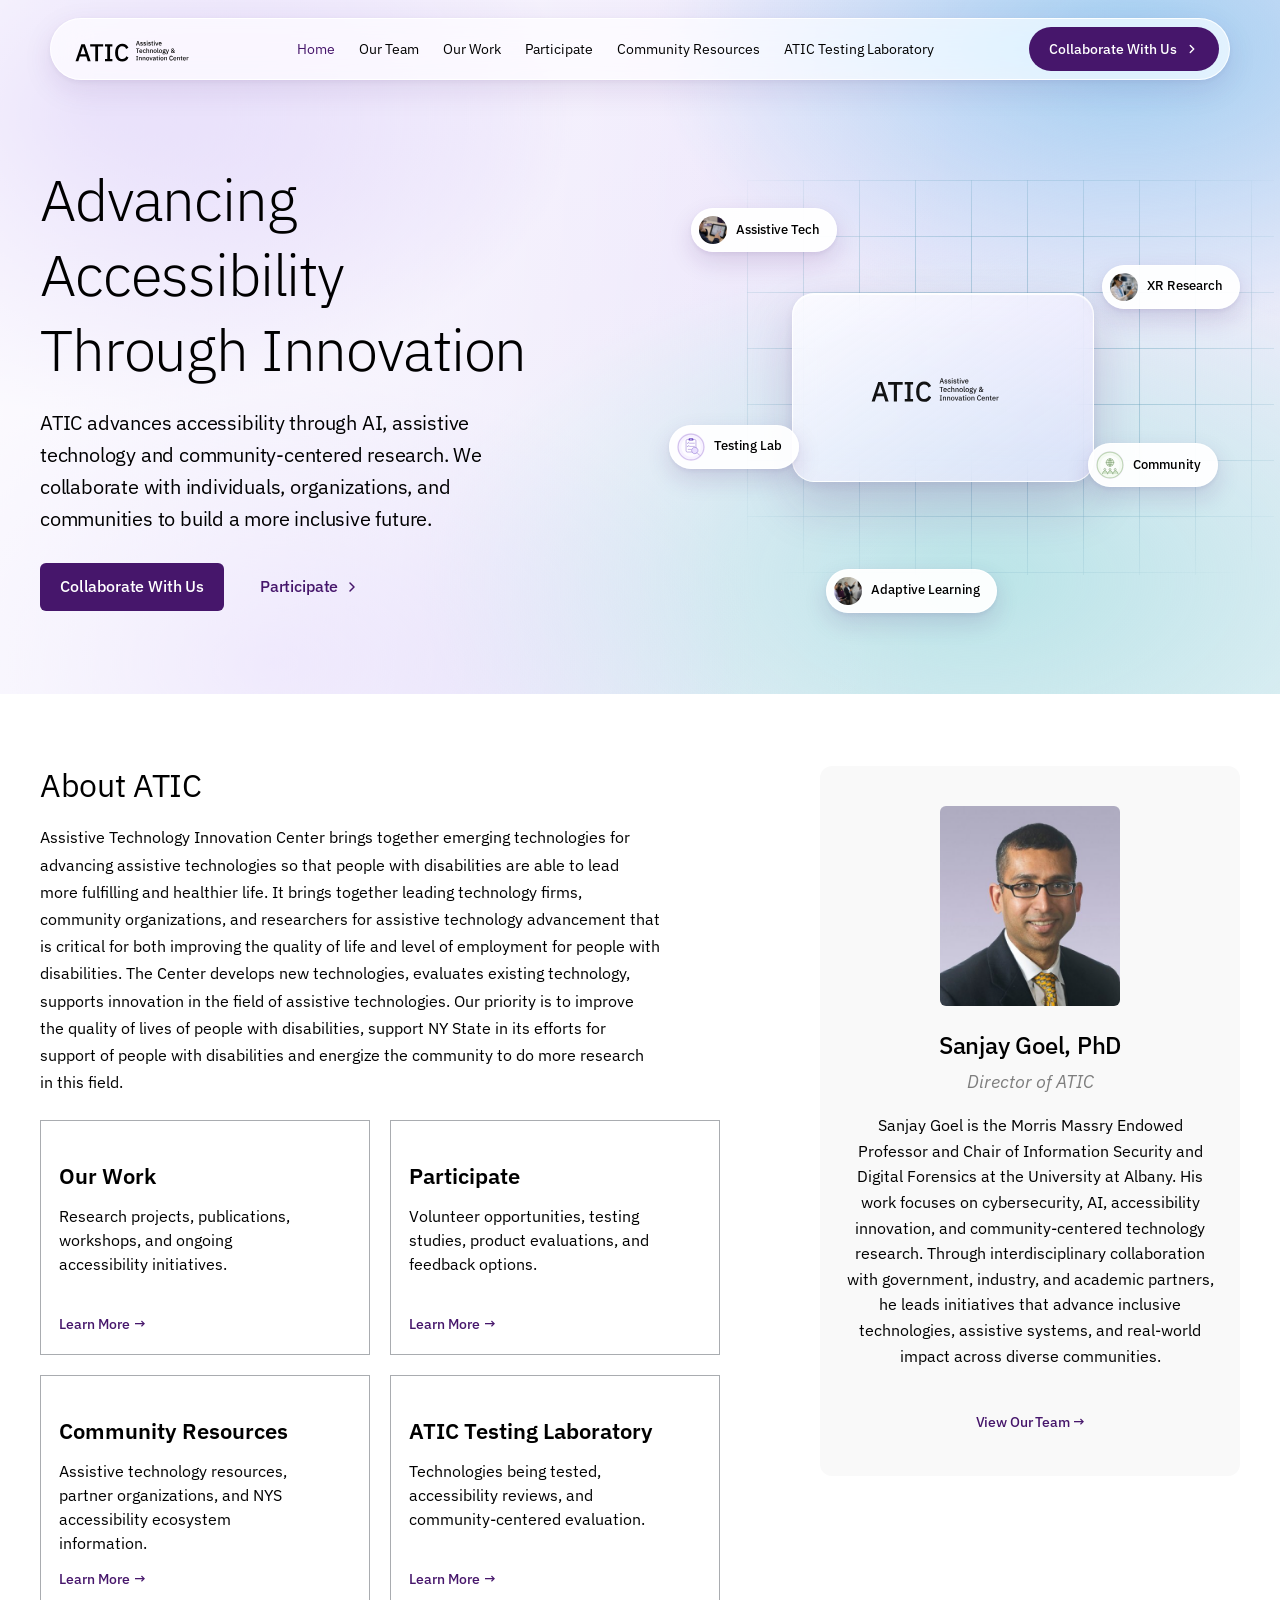
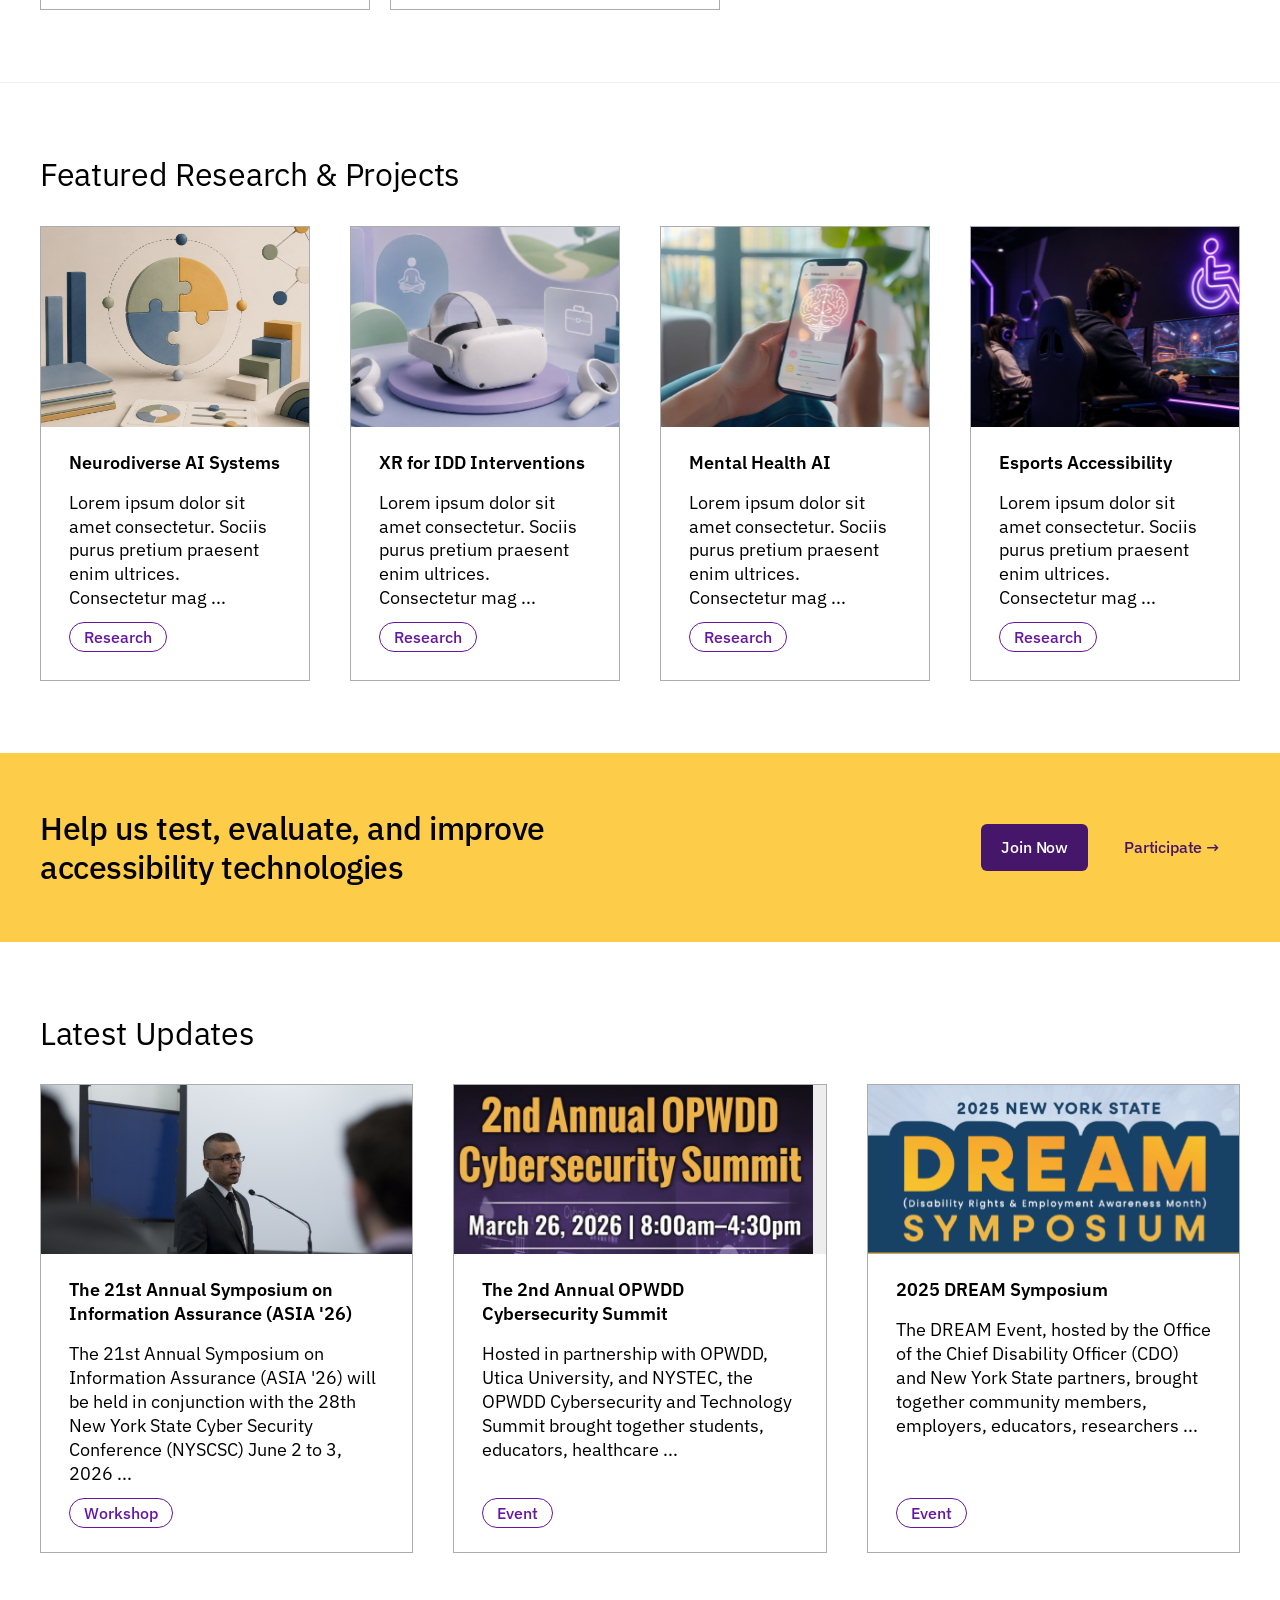
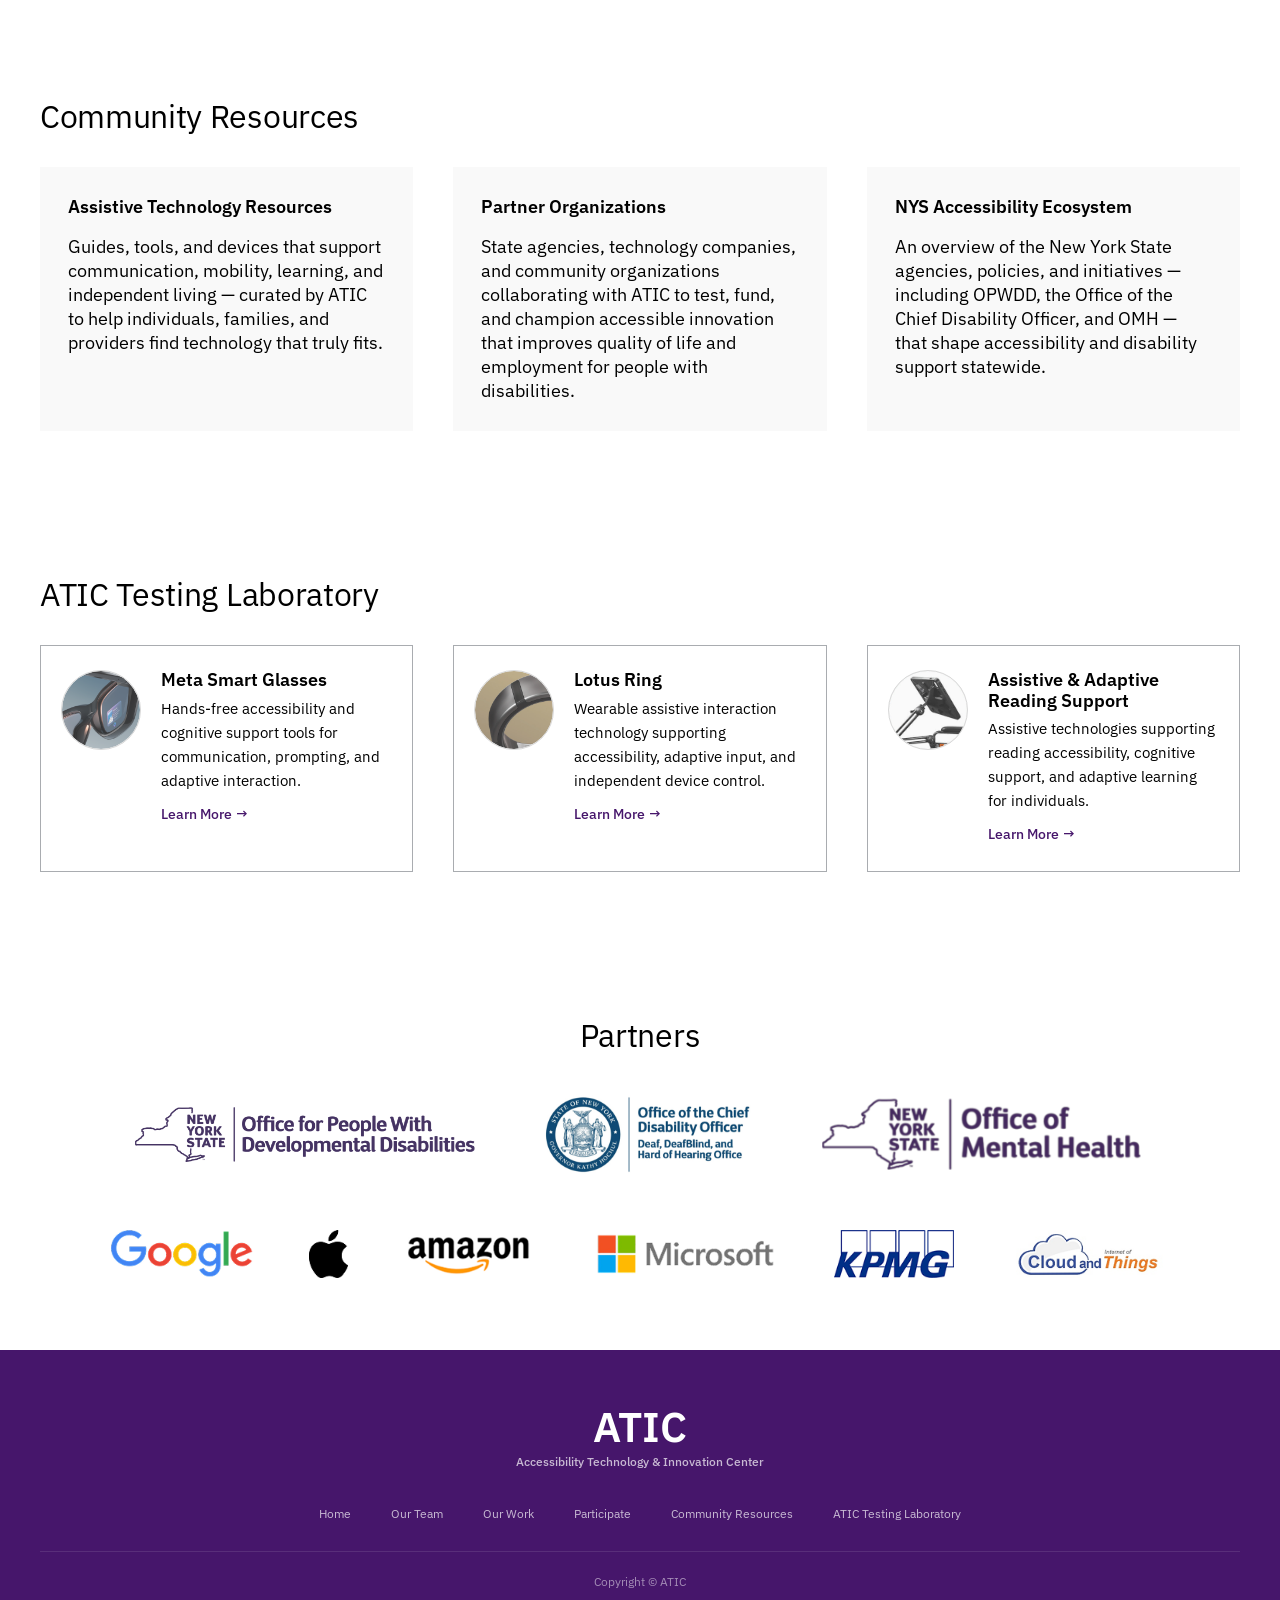
==== index.html @ e6fe5327 "Remove the stat row from the hero Takes out the four-figure row under the hero copy, along with its " ====
<!DOCTYPE html>
<html lang="en">
<head>
  <meta charset="UTF-8" />
  <meta name="viewport" content="width=device-width, initial-scale=1.0" />
  <title>ATIC — Accessibility Technology &amp; Innovation Center</title>
  <meta name="description" content="ATIC advances accessibility through AI-powered technology, assistive technology, neurodiversity, XR, and mental health innovation." />
  <link rel="stylesheet" href="css/styles.css" />
  <link rel="stylesheet" href="css/hero-glass.css" />
</head>
<body class="page-body has-glass-hero">

<!-- ═══════════ NAVBAR ═══════════ -->
<nav class="navbar">
  <div class="container nav-inner">

    <!-- Logo: "ATIC" large + small subtitle beside it (from Figma) -->
    <a href="index.html" class="nav-logo"><img src="assets/images/atic_logo_svg.svg" alt="ATIC - Assistive Technology &amp; Innovation Center" class="nav-logo-img"></a>

    <!-- Nav links: active = #46166B -->
    <div class="nav-links">
      <a href="index.html"                  class="active">Home</a>
      <a href="our-team.html">Our Team</a>
      <a href="our-work.html">Our Work</a>
      <a href="participate.html">Participate</a>
      <a href="community-resources.html">Community Resources</a>
      <a href="atic-testing-laboratory.html">ATIC Testing Laboratory</a>
    </div>
    <a href="our-work.html" class="gh-nav-cta">Collaborate With Us
      <svg width="14" height="14" viewBox="0 0 16 16" fill="none" aria-hidden="true"><path d="M6 12l4-4-4-4" stroke="#fff" stroke-width="1.6" stroke-linecap="round" stroke-linejoin="round"/></svg>
    </a>
    <button class="hamburger" aria-label="Menu"><span></span><span></span><span></span></button>
  </div>
</nav>
<div class="mobile-nav">
  <a href="index.html" class="active">Home</a>
  <a href="our-team.html">Our Team</a>
  <a href="our-work.html">Our Work</a>
  <a href="participate.html">Participate</a>
  <a href="community-resources.html">Community Resources</a>
  <a href="atic-testing-laboratory.html">ATIC Testing Laboratory</a>
</div>

<!-- ═══════════ HERO ═══════════
     bg: linear-gradient(111.95deg,#FFFFFF 37.01%,#FAF4FF 55%)
     heading: font-weight 300, 64px
     buttons: #46166B filled + #46166B outline
-->
<section class="hero-home glass-hero">
  <div class="gh-bg" aria-hidden="true"></div>
  <div class="container gh-grid">

    <div class="gh-copy">
      <h1 class="h-hero">Advancing<br>Accessibility<br>Through Innovation</h1>
      <p class="hero-desc">ATIC advances accessibility through AI, assistive technology and community-centered research. We collaborate with individuals, organizations, and communities to build a more inclusive future.</p>
      <div class="hero-actions">
        <a href="our-work.html"    class="btn-primary">Collaborate With Us</a>
        <a href="participate.html" class="btn-outline">Participate
          <svg width="16" height="16" viewBox="0 0 16 16" fill="none" aria-hidden="true"><path d="M6 12l4-4-4-4" stroke="#46166B" stroke-width="1.5" stroke-linecap="round" stroke-linejoin="round"/></svg>
        </a>
      </div>

    </div>

    <!-- Decorative: the site's own logo, icons and research photographs -->
    <div class="gh-art" aria-hidden="true">
      <div class="gh-art-grid"></div>

      <div class="gh-card">
        <img src="assets/images/atic_logo_svg.svg" alt="">
      </div>

      <span class="gh-pill gh-pill-1"><img src="assets/images/orb/node-ai.jpg" alt="">Assistive Tech</span>
      <span class="gh-pill gh-pill-2"><img src="assets/images/orb/node-xr.jpg" alt="">XR Research</span>
      <span class="gh-pill gh-pill-3 is-icon"><img src="assets/images/circle/atic_research_testing 1.svg" alt="">Testing Lab</span>
      <span class="gh-pill gh-pill-4 is-icon"><img src="assets/images/circle/atic_community_partnership 1.svg" alt="">Community</span>
      <span class="gh-pill gh-pill-5"><img src="assets/images/orb/node-learning.jpg" alt="">Adaptive Learning</span>
    </div>

  </div>
</section>

<!-- ═══════════ ABOUT ATIC ═══════════ -->
<section class="about-home">
  <div class="container">
    <div class="about-home-grid">
      <div class="about-copy">
        <h2 class="h-section">About ATIC</h2>
        <p class="about-home-text">Assistive Technology Innovation Center brings together emerging technologies for advancing assistive technologies so that people with disabilities are able to lead more fulfilling and healthier life. It brings together leading technology firms, community organizations, and researchers for assistive technology advancement that is critical for both improving the quality of life and level of employment for people with disabilities. The Center develops new technologies, evaluates existing technology, supports innovation in the field of assistive technologies. Our priority is to improve the quality of lives of people with disabilities, support NY State in its efforts for support of people with disabilities and energize the community to do more research in this field.</p>

        <div class="about-links-grid">
          <div class="about-link-card">
            <p class="h-item">Our Work</p>
            <p>Research projects, publications, workshops, and ongoing accessibility initiatives.</p>
            <a href="our-work.html" class="link-btn">Learn More</a>
          </div>

          <div class="about-link-card">
            <p class="h-item">Participate</p>
            <p>Volunteer opportunities, testing studies, product evaluations, and feedback options.</p>
            <a href="participate.html" class="link-btn">Learn More</a>
          </div>

          <div class="about-link-card">
            <p class="h-item">Community Resources</p>
            <p>Assistive technology resources, partner organizations, and NYS accessibility ecosystem information.</p>
            <a href="community-resources.html" class="link-btn">Learn More</a>
          </div>

          <div class="about-link-card">
            <p class="h-item">ATIC Testing Laboratory</p>
            <p>Technologies being tested, accessibility reviews, and community-centered evaluation.</p>
            <a href="atic-testing-laboratory.html" class="link-btn">Learn More</a>
          </div>
        </div>
      </div>

      <div class="about-profile">
        <div class="about-profile-card">
          <img src="assets/images/sanjay-goel.png" alt="Sanjay Goel, PhD" class="about-profile-photo"/>
          <p class="about-profile-name">Sanjay Goel, PhD</p>
          <p class="about-profile-role">Director of ATIC</p>
          <p class="about-profile-bio">Sanjay Goel is the Morris Massry Endowed Professor and Chair of Information Security and Digital Forensics at the University at Albany. His work focuses on cybersecurity, AI, accessibility innovation, and community-centered technology research. Through interdisciplinary collaboration with government, industry, and academic partners, he leads initiatives that advance inclusive technologies, assistive systems, and real-world impact across diverse communities.</p>
          <a href="our-team.html" class="btn-outline btn-sm mt-16">View Our Team →</a>
        </div>
      </div>
    </div>
  </div>
</section>

<!-- ═══════════ FEATURED RESEARCH & PROJECTS ═══════════
     4 cols, border:1px solid #A9ACB0, image #EDEDED
     Card title: 28px 600, desc: 18px 400, "Research" badge tag
-->
<section class="featured-research">
  <div class="container">
    <div class="section-header">
      <h2 class="h-section">Featured Research &amp; Projects</h2>
    </div>
    <div class="research-grid">

      <div class="r-card">
        <div class="r-img"><img src="assets/images/image 80.svg" alt=""></div>
        <div class="r-body">
          <p class="h-card">Neurodiverse AI Systems</p>
          <p>Lorem ipsum dolor sit amet consectetur. Sociis purus pretium praesent enim ultrices. Consectetur mag ...</p>
          <span class="tag tag-research" style="align-self:flex-start;margin-top:auto;">Research</span>
        </div>
      </div>

      <div class="r-card">
        <div class="r-img"><img src="assets/images/image 81.svg" alt=""></div>
        <div class="r-body">
          <p class="h-card">XR for IDD Interventions</p>
          <p>Lorem ipsum dolor sit amet consectetur. Sociis purus pretium praesent enim ultrices. Consectetur mag ...</p>
          <span class="tag tag-research" style="align-self:flex-start;margin-top:auto;">Research</span>
        </div>
      </div>

      <div class="r-card">
        <div class="r-img"><img src="assets/images/image 87.svg" alt=""></div>
        <div class="r-body">
          <p class="h-card">Mental Health AI</p>
          <p>Lorem ipsum dolor sit amet consectetur. Sociis purus pretium praesent enim ultrices. Consectetur mag ...</p>
          <span class="tag tag-research" style="align-self:flex-start;margin-top:auto;">Research</span>
        </div>
      </div>

      <div class="r-card">
        <div class="r-img"><img src="assets/images/image 86.svg" alt=""></div>
        <div class="r-body">
          <p class="h-card">Esports Accessibility</p>
          <p>Lorem ipsum dolor sit amet consectetur. Sociis purus pretium praesent enim ultrices. Consectetur mag ...</p>
          <span class="tag tag-research" style="align-self:flex-start;margin-top:auto;">Research</span>
        </div>
      </div>

    </div>
  </div>
</section>

<!-- ═══════════ CTA BANNER ═══════════
     background:#FDCC48, text:#040404, buttons:#46166B
-->
<div class="cta-banner">
  <div class="container cta-inner">
    <h2>Help us test, evaluate, and improve accessibility technologies</h2>
    <div class="cta-btns">
      <a href="participate.html" class="btn-primary">Join Now</a>
      <a href="participate.html" class="btn-outline">Participate →</a>
    </div>
  </div>
</div>

<!-- ═══════════ LATEST UPDATES ═══════════
     border:1px solid #A9ACB0, image:#EDEDED
     "Workshop" tag: #166B5A | "Event" tag: #DEA303
-->
<section class="latest-updates">
  <div class="container">
    <h2 class="h-section">Latest Updates</h2>
    <div class="updates-grid">

      <!-- Card 1: Workshop -->
      <div class="u-card">
        <div class="u-img"><img src="assets/images/image 95.svg" alt=""></div>
        <div class="u-body">
          <p class="h-card">The 21st Annual Symposium on Information Assurance (ASIA '26)</p>
          <p>The 21st Annual Symposium on Information Assurance (ASIA '26) will be held in conjunction with the 28th New York State Cyber Security Conference (NYSCSC) June 2 to 3, 2026 ...</p>
          <span class="tag tag-workshop" style="align-self:flex-start;margin-top:auto;">Workshop</span>
        </div>
      </div>

      <!-- Card 2: Event -->
      <div class="u-card">
        <div class="u-img"><img src="assets/images/image 92.svg" alt=""></div>
        <div class="u-body">
          <p class="h-card">The 2nd Annual OPWDD Cybersecurity Summit</p>
          <p>Hosted in partnership with OPWDD, Utica University, and NYSTEC, the OPWDD Cybersecurity and Technology Summit brought together students, educators, healthcare ...</p>
          <span class="tag tag-event" style="align-self:flex-start;margin-top:auto;">Event</span>
        </div>
      </div>

      <!-- Card 3: Event -->
      <div class="u-card">
        <div class="u-img"><img src="assets/images/image 92 (3).svg" alt=""></div>
        <div class="u-body">
          <p class="h-card">2025 DREAM Symposium</p>
          <p>The DREAM Event, hosted by the Office of the Chief Disability Officer (CDO) and New York State partners, brought together community members, employers, educators, researchers ...</p>
          <span class="tag tag-event" style="align-self:flex-start;margin-top:auto;">Event</span>
        </div>
      </div>

    </div>
  </div>
</section>

<!-- ═══════════ COMMUNITY RESOURCES ═══════════
     background:#F9F9F9 cards, no border
-->
<section class="community-section">
  <div class="container">
    <h2 class="h-section">Community Resources</h2>
    <div class="comm-grid">

      <div class="comm-card">
        <p class="h-card">Assistive Technology Resources</p>
        <p>Guides, tools, and devices that support communication, mobility, learning, and independent living — curated by ATIC to help individuals, families, and providers find technology that truly fits.</p>
      </div>

      <div class="comm-card">
        <p class="h-card">Partner Organizations</p>
        <p>State agencies, technology companies, and community organizations collaborating with ATIC to test, fund, and champion accessible innovation that improves quality of life and employment for people with disabilities.</p>
      </div>

      <div class="comm-card">
        <p class="h-card">NYS Accessibility Ecosystem</p>
        <p>An overview of the New York State agencies, policies, and initiatives — including OPWDD, the Office of the Chief Disability Officer, and OMH — that shape accessibility and disability support statewide.</p>
      </div>

    </div>
  </div>
</section>

<!-- ═══════════ ATIC TESTING LAB PREVIEW ═══════════
     border:1px solid #A9ACB0, circular 80px photo left
-->
<section class="lab-preview">
  <div class="container">
    <h2 class="h-section">ATIC Testing Laboratory</h2>
    <div class="lab-grid">

      <div class="lab-card">
        <div class="lab-circle"><img src="assets/images/Ellipse 131.svg" alt=""></div>
        <div class="lab-body">
          <p class="h-card" style="font-size:1.125rem;">Meta Smart Glasses</p>
          <p style="font-size:.9375rem;margin-bottom:8px;">Hands-free accessibility and cognitive support tools for communication, prompting, and adaptive interaction.</p>
          <a href="atic-testing-laboratory.html" class="link-btn">Learn More</a>
        </div>
      </div>

      <div class="lab-card">
        <div class="lab-circle"><img src="assets/images/Ellipse 130.svg" alt=""></div>
        <div class="lab-body">
          <p class="h-card" style="font-size:1.125rem;">Lotus Ring</p>
          <p style="font-size:.9375rem;margin-bottom:8px;">Wearable assistive interaction technology supporting accessibility, adaptive input, and independent device control.</p>
          <a href="atic-testing-laboratory.html" class="link-btn">Learn More</a>
        </div>
      </div>

           <div class="lab-card">
        <div class="lab-circle"><img src="assets/images/Ellipse 130 (1).svg" alt=""></div>
        <div class="lab-body">
          <p class="h-card" style="font-size:1.125rem;">Assistive & Adaptive Reading Support</p>
          <p style="font-size:.9375rem;margin-bottom:8px;">Assistive technologies supporting reading accessibility, cognitive support, and adaptive learning for individuals.</p>
          <a href="atic-testing-laboratory.html" class="link-btn">Learn More</a>
        </div>
      </div>
        </div>
      </div>

    </div>
  </div>
</section>

<!-- ═══════════ PARTNERS ═══════════ -->
<section class="partners-section">
  <div class="container">
    <h2 class="h-section text-center" style="margin-bottom:40px;">Partners</h2>

    <!-- Govt / Founded logos — real SVG logos -->
    <div class="govt-logos">
      <div class="govt-logo">
        <img src="assets/images/image-72.svg" alt="Office for People With Developmental Disabilities">
      </div>
      <div class="govt-logo">
        <img src="assets/images/image-73.svg" alt="Office of the Chief Disability Officer">
      </div>
      <div class="govt-logo">
        <img src="assets/images/image-24.svg" alt="Office of Mental Health">
      </div>
    </div>

    <!-- Industry logos — real PNGs, always full colour -->
    <div class="industry-logos">
      <img src="assets/images/logo-google.png"        alt="Google"          class="ind-logo">
      <img src="assets/images/logo-apple.png"         alt="Apple"           class="ind-logo">
      <img src="assets/images/logo-amazon.png"        alt="Amazon"          class="ind-logo">
      <img src="assets/images/logo-microsoft.png"     alt="Microsoft"       class="ind-logo">
      <img src="assets/images/logo-kpmg.png"          alt="KPMG"            class="ind-logo">
      <img src="assets/images/logo-cloudofthings.png" alt="Cloud of Things" class="ind-logo">
    </div>
  </div>
</section>

<!-- ═══════════ FOOTER ═══════════
     background:#46166B (same as primary purple — from Figma)
     ATIC 42px 600, subtitle 12px, nav 12px, copyright 12px
     All centered
-->
<footer>
  <div class="container">
    <div class="footer-logo-wrap">
      <span class="footer-atic">ATIC</span>
      <span class="footer-sub">Accessibility Technology &amp; Innovation Center</span>
    </div>
    <nav class="footer-nav">
      <a href="index.html">Home</a>
      <a href="our-team.html">Our Team</a>
      <a href="our-work.html">Our Work</a>
      <a href="participate.html">Participate</a>
      <a href="community-resources.html">Community Resources</a>
      <a href="atic-testing-laboratory.html">ATIC Testing Laboratory</a>
    </nav>
    <p class="footer-copy">Copyright &copy; ATIC</p>
  </div>
</footer>

<script src="js/main.js"></script>
</body>
</html>
---- css/styles.css ----
/* ============================================================
   ATIC Website — v3 (Pixel-exact from Figma CSS spec)
   Font: IBM Plex Sans | Primary: #46166B
   ============================================================ */

@import url('https://fonts.googleapis.com/css2?family=IBM+Plex+Sans:ital,wght@0,300;0,400;0,500;0,600;1,400&display=swap');

/* ── Design tokens (directly from Figma CSS) ── */
:root {
  --purple:     #46166B;   /* primary brand purple */
  --purple-tag: #6615A4;   /* research badge */
  --lavender:   #FAF4FF;   /* light purple bg */
  --gold:       #FDCC48;   /* CTA banner */
  --green-tag:  #166B5A;   /* workshop badge */
  --amber-tag:  #DEA303;   /* event badge */
  --footer-bg:  #46166B;
  --text:       #000000;
  --text-muted: #7E7E7E;
  --border:     #A9ACB0;
  --card-f9:    #F9F9F9;
  --ededed:     #EDEDED;
  --white:      #FFFFFF;
  --shadow:     0 4px 16px rgba(0,0,0,.08);
  --r-sm:  6px;
  --r-md: 12px;
  --nav-h: 80px;
  --max-w: 1400px;
  --ease:  all .22s ease;
}

/* ── Reset ── */
*,*::before,*::after{box-sizing:border-box;margin:0;padding:0}
html{scroll-behavior:smooth}
body{
  font-family:'IBM Plex Sans',system-ui,sans-serif;
  color:var(--text);
  background:#fff;
  -webkit-font-smoothing:antialiased;
  line-height:1.6;
  overflow-x:hidden; /* feedback: remove horizontal scrollbar */
}
img{max-width:100%;height:auto;display:block}
a{text-decoration:none;color:inherit}
ul{list-style:none}
button{cursor:pointer;border:0;background:none;font-family:inherit}
/* Navbar is transparent, hero sections include nav-h in their top padding */
.page-body{padding-top:0}

/* ── Container ── */
.container{width:100%;max-width:var(--max-w);margin:0 auto;padding:0 40px}

/* ================================================================
   TYPOGRAPHY  (from Figma CSS)
   ================================================================ */
/* Hero heading: weight 300, 64px */
.h-hero{
  font-size:clamp(2rem,4.5vw,4rem);
  font-weight:300;
  line-height:1.3;
  letter-spacing:-0.01em;
  color:var(--text);
}
/* Global h2 baseline — feedback: IBM Plex Sans Regular, 32px, all pages */
h2{
  font-size:2rem; /* 32px */
  font-weight:400; /* Regular */
  font-family:'IBM Plex Sans',system-ui,sans-serif;
  line-height:1.2;
  letter-spacing:-0.01em;
  color:var(--text);
}
/* .h-section mirrors the same rule (kept for specificity) */
.h-section{
  font-size:2rem;
  font-weight:400;
  line-height:1.2;
  letter-spacing:-0.01em;
  color:var(--text);
}
/* Card title: weight 600, 28px */
.h-card{
  font-size:clamp(1rem,2vw,1.75rem);
  font-weight:600;
  line-height:1.15;
  color:var(--text);
}
/* What We Do item title: weight 600, 24px */
.h-item{
  font-size:clamp(1rem,1.8vw,1.5rem);
  font-weight:600;
  line-height:1.33;
  color:var(--text);
}
p{font-size:1rem;color:var(--text);line-height:1.6}
.text-muted{color:var(--text-muted)}
.text-center{text-align:center}

/* ================================================================
   BUTTONS & LINKS  (from Figma CSS)
   ================================================================ */
/* Primary: filled, NO border */
.btn-primary{
  display:inline-flex;align-items:center;gap:6px;
  padding:11px 20px;
  background:var(--purple);color:#fff;
  font-size:1rem;font-weight:500;letter-spacing:-0.01em;
  border:0;
  border-radius:var(--r-sm);
  transition:var(--ease);
}
.btn-primary:hover{background:#341153;transform:translateY(-1px)}

/* Outline: completely borderless, no background box */
.btn-outline{
  display:inline-flex;align-items:center;gap:6px;
  padding:11px 20px;
  background:transparent;
  color:var(--purple);
  font-size:1rem;font-weight:500;letter-spacing:-0.01em;
  border:0;
  border-radius:0;
  transition:var(--ease);
}
.btn-outline:hover{color:#341153;gap:10px;}

/* Text arrow link — "Button →" style from Figma */
.link-btn{
  display:inline-flex;align-items:center;gap:4px;
  font-size:0.875rem;font-weight:500;
  color:var(--purple);
  transition:var(--ease);
}
.link-btn::after{content:'→'}
.link-btn:hover{gap:8px}

/* White-on-purple outline (for footer/dark bg) */
/* White variant on dark/coloured bg — NO border */
.btn-outline-white{
  display:inline-flex;align-items:center;padding:8px 20px;
  border:0;
  background:rgba(255,255,255,.18);color:#fff;
  font-size:1rem;font-weight:500;
  border-radius:var(--r-sm);transition:var(--ease);
}
.btn-outline-white:hover{background:rgba(255,255,255,.32)}

/* Small util */
.btn-sm{padding:6px 16px!important;font-size:0.875rem!important}

/* ── Badge tags (from Figma CSS) ── */
.tag{
  display:inline-flex;align-items:center;justify-content:center;
  padding:2px 14px;
  border-radius:16px;
  font-size:1rem;font-weight:500;
  line-height:1.5;
}
.tag-research{border:1px solid var(--purple-tag);color:var(--purple-tag)}
/* All tags match Research badge — hug text, never stretch */
.tag-workshop,
.tag-event,
.tag-purple,
.badge-tag {
  border:1px solid #6615A4;
  color:#6615A4;
  border-radius:16px;
  padding:2px 14px;
  font-size:1rem;
  font-weight:500;
  display:inline-block !important;
  width:auto !important;
  max-width:max-content !important;
  align-self:flex-start !important;
  flex-shrink:0;
}

/* Completed / In Progress */
.badge-done{display:inline-flex;align-items:center;padding:3px 10px;border-radius:20px;font-size:.75rem;font-weight:600;background:#D1FAE5;color:#059669}
.badge-prog{display:inline-flex;align-items:center;padding:3px 10px;border-radius:20px;font-size:.75rem;font-weight:600;background:#DBEAFE;color:#2563EB}

/* ================================================================
   NAVBAR
   ================================================================ */
/* feedback: transparent navbar blends with hero, turns opaque on scroll */
.navbar{
  position:fixed;top:0;left:0;right:0;
  height:var(--nav-h);
  background:transparent;
  border-bottom:none;
  z-index:1000;
  transition:background .3s ease, border-bottom .3s ease, box-shadow .3s ease;
}
.navbar.scrolled{
  background:rgba(255,255,255,.97);
  backdrop-filter:blur(10px);
  border-bottom:1px solid #eee;
  box-shadow:var(--shadow);
}

.nav-inner{display:flex;align-items:center;justify-content:space-between;height:100%}

/* ATIC Logo — feedback: use img file so it stays consistent on responsive */
.nav-logo{display:flex;align-items:center;flex-shrink:0;text-decoration:none}
.nav-logo-img{height:44px;width:auto;display:block}
/* Keep text fallbacks for footer */
.logo-atic{font-size:2rem;font-weight:500;line-height:1;color:var(--text);letter-spacing:0}
.logo-sub-wrap{display:flex;align-items:center;padding-top:4px}
.logo-sub{font-size:0.625rem;font-weight:500;color:var(--text);line-height:1.3;max-width:130px}

/* Nav links */
.nav-links{display:flex;align-items:center;gap:4px}
.nav-links a{
  padding:11px 10px;
  font-size:0.875rem;font-weight:400;
  color:var(--text);
  border-radius:4px;
  transition:var(--ease);
  white-space:nowrap;
}
.nav-links a:hover,.nav-links a.active{color:var(--purple)}

/* Hamburger */
.hamburger{display:none;flex-direction:column;gap:5px;padding:8px;cursor:pointer}
.hamburger span{display:block;width:22px;height:2px;background:var(--text);border-radius:2px;transition:var(--ease)}
.hamburger.open span:nth-child(1){transform:rotate(45deg) translate(5px,5px)}
.hamburger.open span:nth-child(2){opacity:0}
.hamburger.open span:nth-child(3){transform:rotate(-45deg) translate(5px,-5px)}

.mobile-nav{display:none;position:fixed;top:var(--nav-h);left:0;right:0;background:#fff;border-bottom:1px solid #eee;padding:12px 24px;z-index:999;box-shadow:var(--shadow)}
.mobile-nav.open{display:block}
.mobile-nav a{display:block;padding:12px 0;border-bottom:1px solid #eee;font-weight:400;color:var(--text);transition:var(--ease)}
.mobile-nav a:last-child{border-bottom:none}
.mobile-nav a:hover,.mobile-nav a.active{color:var(--purple)}

/* ================================================================
   HERO — HOME
   ================================================================ */
.hero-home{
  background:linear-gradient(111.95deg,#FFFFFF 37.01%,#FAF4FF 55%);
  padding:calc(var(--nav-h) + 72px) 0 64px; /* top includes nav-h so gradient shows behind transparent nav */
  overflow:hidden;
}
.hero-grid{
  display:grid;
  grid-template-columns:minmax(0,1fr) minmax(420px,686px);
  gap:40px;
  align-items:center;
}

.hero-content h1{margin-bottom:24px}
.hero-desc{font-size:1.25rem;font-weight:400;letter-spacing:-0.01em;color:var(--text);margin-bottom:32px;max-width:520px}
.hero-actions{display:flex;gap:16px;flex-wrap:wrap}

/* ================================================================
   IMAGE FILL — all <img> tags sit directly in their container.
   To swap a placeholder for a real photo just change src="...".
   ================================================================ */

/* Rectangular image containers */
.r-img, .w-img, .u-img, .ev-banner, .ws-img, .part-img {
  overflow: hidden;
  background: #EDEDED;   /* shows while image loads */
}
.r-img img, .w-img img, .u-img img,
.ev-banner img, .ws-img img, .part-img img {
  width: 100%; height: 100%;
  object-fit: cover;
  display: block;
}

/* Circular image containers */
.orb-node, .lab-circle, .prod-circle { overflow: hidden; }
.orb-node img, .lab-circle img, .prod-circle img {
  width: 100%; height: 100%;
  object-fit: cover;
  display: block;
}

/* Team member photo (slightly rounded rect) */
.mem-placeholder { overflow: hidden; }
.mem-placeholder img {
  width: 100%; height: 100%;
  object-fit: cover;
  display: block;
}

/* ── Orbital hero illustration ── */
.hero-illustration{
  display:flex;
  align-items:center;
  justify-content:flex-end;
  overflow:visible;
}
.hero-orb{
  position:relative;
  width:min(100%,686px);
  aspect-ratio:686 / 623;
  flex-shrink:0;
  transform:translateX(24px);
}
.orb-final{
  display:block;
  width:100%;
  height:100%;
}

/* ================================================================
   HERO — INNER PAGES
   feedback: title 40px weight 300, subtitle 18px weight 300, padding 60px
   ================================================================ */
.hero-inner{
  background:linear-gradient(111.95deg,#FFFFFF 37.01%,#FAF4FF 55%);
  padding:calc(var(--nav-h) + 60px) 0 60px; /* top includes nav-h so gradient shows behind transparent nav */
}
/* Standardised subpage header — feedback: 40px / 18px / Light / 60px padding
   Covers both plain <h1> and <h1 class="h-hero"> variants */
.hero-inner h1,
.hero-inner .h-hero {
  font-size:2.5rem !important; /* 40px */
  font-weight:300 !important;
  line-height:1.25;
  margin-bottom:16px;
}
/* Subtitle: 18px, IBM Plex Sans Light */
.hero-inner .hero-desc,
.hero-inner .hero-desc-lg,
.hero-inner > .container > p {
  font-size:1.125rem !important; /* 18px */
  font-weight:300 !important;
  max-width:720px;
  color:var(--text);
}

/* ================================================================
   SECTION WRAPPER
   ================================================================ */
section{padding:72px 0}

/* ================================================================
   ABOUT ATIC  (Home)
   ================================================================ */
.about-home{background:#fff;padding:72px 0}
.about-home-grid{
  display:grid;
  grid-template-columns:minmax(0, 1.15fr) minmax(320px, 420px);
  gap:44px;
  align-items:start;
}
.about-copy .h-section{margin-bottom:20px}
.about-home-text{
  max-width:620px;
  font-size:1rem;
  line-height:1.7;
}
.about-links-grid{
  display:grid;
  grid-template-columns:330px 330px;
  grid-auto-rows:235px;
  width:680px;
  gap:20px;
  margin-top:24px;
  padding-top:0;
}
.about-link-card{
  border:1px solid var(--border);
  width:330px;
  height:235px;
  padding:39px 21px 18px 18px;
  display:flex;
  flex-direction:column;
  gap:12px;
}
.about-link-card .h-item{
  margin-bottom:0;
  max-width:256px;
  font-size:22px;
  font-weight:600;
  line-height:32px;
}
.about-link-card > p:not(.h-item){
  max-width:256px;
  font-size:16px;
  line-height:24px;
}
.about-link-card .link-btn{
  margin-top:auto;
  font-size:14px;
  line-height:24px;
}

.about-profile-card{
  background:var(--card-f9);
  border-radius:var(--r-md);
  padding:40px 24px 36px;
  display:flex;
  flex-direction:column;
  align-items:center;
  text-align:center;
  min-height:100%;
}
.about-profile-photo{
  width:180px;height:200px;
  border-radius:var(--r-sm);
  object-fit:cover;
  margin-bottom:20px;
  display:block;
}
.about-profile-name{font-size:1.5rem;font-weight:500;letter-spacing:-0.01em;margin-bottom:4px}
.about-profile-role{font-size:1.125rem;font-style:italic;font-weight:400;color:var(--text-muted);margin-bottom:16px}
.about-profile-bio{font-size:1rem;line-height:1.6;margin-bottom:20px}

/* ================================================================
   FEATURED RESEARCH  (Home)
   ================================================================ */
.featured-research{background:#fff;padding:72px 0;border-top:1px solid #eee}
.section-header{display:flex;align-items:center;justify-content:space-between;margin-bottom:32px;flex-wrap:wrap;gap:12px}

/* 4-col grid */
.research-grid{display:grid;grid-template-columns:repeat(4,1fr);gap:40px}
/* Card: border: 1px solid #A9ACB0 (from Figma) */
.r-card{border:1px solid var(--border);display:flex;flex-direction:column;transition:var(--ease)}
.r-card:hover{box-shadow:var(--shadow);transform:translateY(-2px)}
/* Image area (from Figma: background: #EDEDED, height ~200px) */
.r-img{height:200px;background:var(--ededed);overflow:hidden;position:relative;flex-shrink:0}
.r-img img{width:100%;height:100%;object-fit:cover}
.r-img-placeholder{width:100%;height:100%;display:flex;align-items:center;justify-content:center}
/* Gradient placeholders */
.ri-1{background:linear-gradient(160deg,#e8d5ff,#d4b8f0)}
.ri-2{background:linear-gradient(160deg,#c8e6ff,#b3d4f5)}
.ri-3{background:linear-gradient(160deg,#ffe0d0,#f5c4ae)}
.ri-4{background:linear-gradient(160deg,#d0f0e8,#b5e0d4)}
.r-body{padding:24px 28px 28px;display:flex;flex-direction:column;gap:12px;flex:1}
.r-body .h-card{margin-bottom:4px}
.r-body p{font-size:1.125rem;line-height:1.33}

/* ================================================================
   CTA BANNER  (from Figma: background:#FDCC48, dark text)
   ================================================================ */
.cta-banner{background:var(--gold);padding:56px 0}
.cta-inner{display:flex;align-items:center;justify-content:space-between;gap:32px;flex-wrap:wrap}
/* Dark text on yellow (from Figma: color:#040404) */
.cta-inner h2{
  font-size:clamp(1.2rem,2.5vw,2.5rem);
  font-weight:500;
  letter-spacing:-0.5px;
  color:#040404;
  max-width:640px;
}
.cta-btns{display:flex;gap:16px;flex-shrink:0;flex-wrap:wrap}

/* ================================================================
   LATEST UPDATES  (Home)
   ================================================================ */
.latest-updates{background:#fff;padding:72px 0}
.updates-grid{display:grid;grid-template-columns:repeat(3,1fr);gap:40px;margin-top:32px}
/* Card: border:1px solid #A9ACB0 (from Figma) */
.u-card{border:1px solid var(--border);display:flex;flex-direction:column;transition:var(--ease)}
.u-card:hover{box-shadow:var(--shadow);transform:translateY(-2px)}
/* aspect-ratio matches the 440x200 image exactly — no cropping at any viewport */
.u-img{aspect-ratio:11/5;overflow:hidden;flex-shrink:0;background:var(--ededed)}
/* Event poster image backgrounds */
/* u-img gradient fallbacks (shown only if image fails to load) */
.u-img-1{background:#1B3A5C}
.u-img-2{background:#7C2D12}
.u-img-3{background:#1E3A8A}
.u-body{padding:24px 28px;display:flex;flex-direction:column;gap:12px;flex:1}
.u-body .h-card{margin-bottom:4px}
.u-body p{font-size:1.125rem;line-height:1.33}
/* Poster text styles */
.poster{color:#fff;text-align:center;line-height:1.25}
.poster .p-sm{font-size:.65rem;font-weight:600;letter-spacing:.5px;opacity:.85;margin-bottom:4px}
.poster .p-title{font-size:1rem;font-weight:700}
.poster .p-date{font-size:.65rem;margin-top:6px;opacity:.75}
.poster .p-gold{color:var(--gold)}
.poster .p-dream{font-size:1.6rem;font-weight:900;letter-spacing:2px;color:var(--gold)}

/* ================================================================
   COMMUNITY RESOURCES  (Home)
   ================================================================ */
.community-section{background:#fff;padding:72px 0}
.comm-grid{display:grid;grid-template-columns:repeat(3,1fr);gap:40px;margin-top:32px}
/* F9F9F9 background cards (from Figma) */
.comm-card{background:var(--card-f9);padding:28px;display:flex;flex-direction:column;gap:12px;transition:var(--ease)}
.comm-card:hover{box-shadow:var(--shadow)}
.comm-card .h-card{margin-bottom:4px}
.comm-card p{font-size:1.125rem;line-height:1.33}

/* ================================================================
   ATIC TESTING LAB PREVIEW  (Home)
   ================================================================ */
.lab-preview{background:#fff;padding:72px 0}
.lab-grid{display:grid;grid-template-columns:repeat(3,1fr);gap:40px;margin-top:32px}
/* Horizontal card: border:1px solid #A9ACB0 (from Figma) */
.lab-card{
  border:1px solid var(--border);
  padding:24px 20px;
  display:flex;gap:20px;align-items:flex-start;
  transition:var(--ease);
}
.lab-card:hover{box-shadow:var(--shadow)}
/* Circular photo (80px from Figma) */
.lab-circle{
  width:80px;height:80px;
  border-radius:50%;
  background:var(--ededed);
  display:flex;align-items:center;justify-content:center;
  font-size:1.8rem;
  flex-shrink:0;
  border:1px solid #D9D9D9;
  overflow:hidden;
}
.lab-circle img{width:100%;height:100%;object-fit:cover}
.lab-body{flex:1}
.lab-body .h-card{font-size:1.125rem;margin-bottom:6px}
.lab-body p{font-size:0.9375rem;margin-bottom:8px}

/* ================================================================
   PARTNERS  (Home)
   ================================================================ */
.partners-section{background:#fff;padding:72px 0}
/* feedback: increase spacing between rows, full colour on ALL logos */
.govt-logos{
  display:flex;align-items:center;justify-content:center;
  gap:60px;flex-wrap:wrap;
  margin-bottom:56px; /* more space between govt and industry rows */
}
.govt-logo{
  display:flex;align-items:center;justify-content:center;
  flex-shrink:0;
}
.govt-logo img{
  height:80px;width:auto;
  max-width:340px;
  display:block;
  object-fit:contain;
  opacity:1;
  transition:opacity .2s;
}
.govt-logo img:hover{opacity:.85}

/* Industry logos — always full colour, real PNG images */
.industry-logos{display:flex;align-items:center;justify-content:center;gap:56px;flex-wrap:wrap}
.ind-logo{
  height:48px;
  width:auto;
  object-fit:contain;
  display:block;
  opacity:1;
  filter:none; /* always full colour — never greyscale */
  transition:opacity .2s;
}
.ind-logo:hover{opacity:.8}

/* ================================================================
   FOOTER  (from Figma: background:#46166B, centered)
   ================================================================ */
footer{background:var(--footer-bg);padding:56px 0 28px}

.footer-logo-wrap{text-align:center;margin-bottom:32px;display:flex;flex-direction:column;align-items:center;gap:4px}
.footer-atic{font-size:2.625rem;font-weight:600;color:#fff;line-height:1}
.footer-sub{font-size:.75rem;font-weight:500;color:rgba(255,255,255,.7)}

.footer-nav{display:flex;justify-content:center;align-items:center;gap:8px 40px;flex-wrap:wrap;margin-bottom:28px}
.footer-nav a{font-size:.75rem;font-weight:400;color:rgba(255,255,255,.7);transition:var(--ease)}
.footer-nav a:hover{color:#fff}

.footer-copy{text-align:center;font-size:.75rem;color:rgba(255,255,255,.5);border-top:1px solid rgba(255,255,255,.1);padding-top:20px}

/* ================================================================
   OUR TEAM PAGE
   ================================================================ */
.director-section{background:#fff}
.director-card{
  display:flex;gap:36px;align-items:flex-start;
  border:1px solid var(--border);
  padding:36px;
}
.dir-photo{width:160px;height:180px;border-radius:var(--r-sm);object-fit:cover;flex-shrink:0}
.dir-info .h-card{font-size:1.5rem;margin-bottom:2px}
.dir-role{font-size:1.125rem;font-style:italic;color:var(--text-muted);margin-bottom:4px}
.dir-email{font-size:.875rem;color:var(--text-muted);margin-bottom:16px}
.dir-info p{font-size:1rem;margin-bottom:20px}

.members-section{background:var(--card-f9);padding:72px 0}
.members-grid{display:grid;grid-template-columns:repeat(2,1fr);gap:24px}
.member-card{
  background:#fff;
  border:1px solid var(--border);
  padding:24px;
  display:flex;gap:20px;align-items:flex-start;
  transition:var(--ease);
}
.member-card:hover{box-shadow:var(--shadow)}
.mem-photo{width:130px;height:150px;border-radius:var(--r-sm);object-fit:cover;flex-shrink:0;background:var(--ededed)}
.mem-placeholder{width:130px;height:150px;border-radius:var(--r-sm);background:var(--ededed);display:flex;align-items:center;justify-content:center;font-size:2rem;flex-shrink:0}
.mem-info .h-item{margin-bottom:2px;font-size:1rem}
.mem-role{font-size:.875rem;font-style:italic;color:var(--text-muted);margin-bottom:2px}
.mem-email{font-size:.8125rem;color:var(--text-muted);margin-bottom:10px}
.mem-info p{font-size:.875rem}

/* ================================================================
   OUR WORK PAGE
   ================================================================ */
.work-section{background:#fff;padding:72px 0}
/* Tabs — Figma: centered, 14px Regular, inactive #A8A8A8, active #46166B underline */
.tabs-bar{
  display:flex;justify-content:center;gap:56px;
  border-bottom:1px solid #eee;
  margin-bottom:40px;
  overflow-x:auto;
}
.tab-btn{
  padding:20px 0;
  font-size:.875rem;font-weight:400;
  color:#A8A8A8;
  border-bottom:2px solid transparent;
  margin-bottom:-1px;
  transition:var(--ease);
  white-space:nowrap;background:none;
  border-top:none;border-left:none;border-right:none;cursor:pointer;
  letter-spacing:-0.01em;
}
.tab-btn:hover{color:var(--purple)}
.tab-btn.active{color:var(--purple);border-bottom-color:var(--purple)}
.tab-panel{display:none}
.tab-panel.active{display:block}

/* Research Projects — 2-col grid, Figma spec */
.work-grid{display:grid;grid-template-columns:repeat(2,1fr);gap:40px}
.w-card{border:1px solid var(--border);display:flex;flex-direction:column;transition:var(--ease);background:#fff}
.w-card:hover{box-shadow:var(--shadow);transform:translateY(-2px)}
/* Image: 300px (Figma: height:300px, overflow hidden) */
.w-img{height:300px;background:#E6E6E6;overflow:hidden;flex-shrink:0}
/* Content area: padding 28px sides, 32px bottom — matches Figma */
.w-body{padding:20px 28px 32px;display:flex;flex-direction:column;gap:12px;flex:1}
/* Title: 28px weight 600 */
.w-body h4,.w-body .h-card{font-size:1.75rem!important;font-weight:600;line-height:1.15;color:#000;margin-bottom:0}
/* Lead: 18px weight 400, black */
.w-lead{font-size:1.125rem;font-weight:400;color:#000;font-style:normal;margin-bottom:0}
/* Description: 18px weight 400, black */
.w-body p{font-size:1.125rem;font-weight:400;color:#000;line-height:1.33}

/* Publications */
.pub-list{display:flex;flex-direction:column;gap:14px}
.pub-item{padding:18px 20px;border:1px solid var(--border);transition:var(--ease)}
.pub-item:hover{border-color:var(--purple)}
.pub-item p{font-size:.9375rem;color:var(--text);margin-bottom:10px;line-height:1.65}
.pub-tags{display:flex;gap:8px;flex-wrap:wrap}
.tag-pdf{background:#FEE2E2;color:#DC2626;padding:3px 10px;border-radius:4px;font-size:.75rem;font-weight:700}
.pagination-bar{text-align:center;margin-top:24px;font-size:.875rem;color:var(--text-muted)}
.load-more{display:block;margin:16px auto 0;padding:9px 32px;border:1px solid var(--border);border-radius:var(--r-sm);font-size:.875rem;font-weight:500;color:var(--text-muted);transition:var(--ease)}
.load-more:hover{border-color:var(--purple);color:var(--purple)}

/* Events */
.events-grid{display:grid;grid-template-columns:repeat(2,1fr);gap:40px}
.ev-card{border:1px solid var(--border);overflow:hidden;transition:var(--ease)}
.ev-card:hover{box-shadow:var(--shadow)}
.ev-banner{height:280px;overflow:hidden;background:var(--ededed)}
.ev-body{padding:20px;display:flex;flex-direction:column;gap:10px;align-items:flex-start}
.ev-body .h-card{font-size:1.125rem}
.ev-body p{font-size:.9375rem}

/* Workshops */
.workshop-card{display:flex;gap:24px;align-items:flex-start;padding:24px;border:1px solid var(--border);margin-bottom:16px;transition:var(--ease)}
.workshop-card:hover{box-shadow:var(--shadow)}
.ws-img{width:200px;height:130px;border-radius:var(--r-sm);flex-shrink:0;overflow:hidden}
.ws-body p{font-size:.9375rem}

/* Work CTA — Figma: background #F3E9FF, title 32px/500, button 20px */
.work-cta{background:#F3E9FF;padding:56px 0}
.work-cta-inner{display:flex;align-items:center;justify-content:space-between;gap:32px;flex-wrap:wrap}
.work-cta-title{font-size:2rem;font-weight:500;letter-spacing:-.5px;color:#1B1B1B;margin-bottom:8px}
.work-cta-inner p{font-size:1rem;font-weight:400;color:#454545;max-width:600px}
/* CTA button — 20px, 226px min-width */
.btn-collab{
  display:inline-flex;align-items:center;justify-content:center;
  padding:12px 24px;
  background:var(--purple);color:#fff;
  font-size:1.25rem;font-weight:400;
  border:0;border-radius:var(--r-sm);
  min-width:200px;
  flex-shrink:0;
  transition:var(--ease);
}
.btn-collab:hover{background:#341153}

/* ================================================================
   PARTICIPATE PAGE
   ================================================================ */
.ways-section{background:#fff;padding:72px 0}
.ways-grid{display:grid;grid-template-columns:repeat(3,1fr);gap:40px;margin-top:32px}
.way-card{border:1px solid var(--border);overflow:hidden;display:flex;flex-direction:column;transition:var(--ease)}
.way-card:hover{box-shadow:var(--shadow);transform:translateY(-2px)}
.way-img-wrap{position:relative;height:190px}
.way-bg{width:100%;height:100%;display:flex;align-items:center;justify-content:center;font-size:5rem}
.way-bg-1{background:linear-gradient(135deg,#7F1D1D,#DC2626)}
.way-bg-2{background:linear-gradient(135deg,#1E3A5F,#2563EB)}
.way-bg-3{background:linear-gradient(135deg,#064E3B,#059669)}
.way-badge{position:absolute;bottom:12px;right:12px;width:40px;height:40px;background:#fff;border-radius:50%;display:flex;align-items:center;justify-content:center;font-size:1.1rem;box-shadow:0 2px 8px rgba(0,0,0,.15)}
.way-body{padding:20px 24px;display:flex;flex-direction:column;gap:8px;flex:1}
.way-body .h-card{font-size:1.125rem}
.way-body p{font-size:1rem}

.feedback-section{background:var(--card-f9);padding:56px 0}
.feedback-inner{display:flex;align-items:center;justify-content:space-between;gap:24px;flex-wrap:wrap}
.feedback-inner .h-section{font-size:1.5rem;margin-bottom:4px}
.feedback-inner p{font-size:1rem}

/* ================================================================
   COMMUNITY RESOURCES PAGE
   ================================================================ */
.resources-section{background:#fff;padding:72px 0}
.resources-grid{display:grid;grid-template-columns:repeat(3,1fr);gap:40px;margin-top:32px}
.res-card{background:var(--card-f9);padding:28px;display:flex;flex-direction:column;gap:12px;transition:var(--ease)}
.res-card:hover{box-shadow:var(--shadow)}
.res-card .h-card{font-size:1.125rem}
.res-card p{font-size:1.125rem;line-height:1.33}

.founded-section{background:#fff;padding:72px 0;border-top:1px solid #eee}

/* ================================================================
   ATIC TESTING LAB PAGE
   ================================================================ */
.eval-section{background:#fff;padding:72px 0}
.process-row{display:flex;align-items:flex-start;overflow-x:auto;padding-bottom:8px;margin-top:40px}
.process-step{flex:1;min-width:120px;display:flex;flex-direction:column;align-items:center;text-align:center;position:relative;padding:0 8px}
.process-step:not(:last-child)::after{content:'›';position:absolute;top:18px;right:-10px;font-size:1.4rem;color:var(--purple);font-weight:700}
.step-icon{width:52px;height:52px;border-radius:50%;background:var(--lavender);border:1.5px solid var(--purple);display:flex;align-items:center;justify-content:center;font-size:1.3rem;margin-bottom:10px;flex-shrink:0}
.step-label{font-size:.78rem;font-weight:600;margin-bottom:6px;line-height:1.3}
.step-desc{font-size:.72rem;color:var(--text-muted);line-height:1.5}

.metrics-section{background:var(--card-f9);padding:72px 0}
.metrics-grid{display:grid;grid-template-columns:repeat(4,1fr);gap:12px;margin-top:32px}
.metric-box{padding:16px 14px;background:#fff;border:1px solid var(--border);text-align:center;font-size:.9rem;font-weight:500;transition:var(--ease)}
.metric-box:hover{border-color:var(--purple);color:var(--purple)}

.products-section{background:#fff;padding:72px 0}
.prod-card{border:1px solid var(--border);padding:24px;margin-bottom:16px;transition:var(--ease)}
.prod-card:last-child{margin-bottom:0}
.prod-card:hover{box-shadow:var(--shadow)}
.prod-header{display:flex;align-items:flex-start;gap:16px}
.prod-icon{width:52px;height:52px;border-radius:50%;background:var(--ededed);border:1px solid #D9D9D9;display:flex;align-items:center;justify-content:center;font-size:1.4rem;flex-shrink:0}
.prod-head-info{flex:1}
.prod-head-info .h-card{font-size:1.125rem;margin-bottom:4px}
.prod-head-info p{font-size:.9375rem}
.prod-checklist{margin-top:18px;padding-top:16px;border-top:1px solid #eee;display:grid;grid-template-columns:1fr 1fr;gap:6px 24px}
.check-row{display:flex;align-items:center;gap:8px;font-size:.875rem;color:var(--text-muted)}
.ci-done{color:#059669}.ci-pend{color:#F59E0B}.ci-wait{color:#D1D5DB}

/* ================================================================
   UTILITIES
   ================================================================ */
.mt-8{margin-top:8px}.mt-12{margin-top:12px}.mt-16{margin-top:16px}.mt-24{margin-top:24px}.mt-32{margin-top:32px}
.mb-8{margin-bottom:8px}.mb-16{margin-bottom:16px}.mb-24{margin-bottom:24px}.mb-32{margin-bottom:32px}.mb-40{margin-bottom:40px}

/* ================================================================
   RESPONSIVE ≤ 1024px
   ================================================================ */
@media(max-width:1024px){
  .research-grid{grid-template-columns:repeat(2,1fr)}
  .metrics-grid{grid-template-columns:repeat(3,1fr)}
  .r-body p,.comm-card p,.u-body p,.res-card p{font-size:1rem}
}

/* ================================================================
   RESPONSIVE ≤ 900px  (hamburger)
   ================================================================ */
@media(max-width:900px){
  .nav-links{display:none}
  .hamburger{display:flex}
  .hero-grid{grid-template-columns:1fr}
  .hero-illustration{display:none}
  .about-home-grid{grid-template-columns:1fr;gap:32px}
  .process-step{min-width:95px}
}
/* ================================================================
   RESPONSIVE ≤ 768px
   ================================================================ */
@media(max-width:768px){
  section{padding:52px 0}
  .container{padding:0 20px}
  .research-grid{grid-template-columns:1fr}
  .updates-grid{grid-template-columns:1fr}
  .comm-grid{grid-template-columns:1fr}
  .lab-grid{grid-template-columns:1fr}
  .members-grid{grid-template-columns:1fr}
  .work-grid{grid-template-columns:1fr}
  .ways-grid{grid-template-columns:1fr}
  .resources-grid{grid-template-columns:1fr}
  .metrics-grid{grid-template-columns:repeat(2,1fr)}
  .events-grid{grid-template-columns:1fr}
  .prod-checklist{grid-template-columns:1fr}
  .director-card{flex-direction:column;align-items:center;text-align:center}
  .cta-inner{flex-direction:column;text-align:center}
  .cta-btns{justify-content:center}
  .work-cta-inner{flex-direction:column;text-align:center}
  .feedback-inner{flex-direction:column;text-align:center}
  .process-row{flex-direction:column;align-items:center}
  .process-step::after{display:none}
  .workshop-card{flex-direction:column}
  .ws-img{width:100%}
  .govt-logos{flex-direction:column;align-items:center}
  .about-links-grid{grid-template-columns:1fr;width:100%;grid-auto-rows:auto}
  .about-link-card{width:100%;height:auto}
  .about-profile-card{padding:28px 16px}
}

/* ================================================================
   RESPONSIVE ≤ 480px
   ================================================================ */
@media(max-width:480px){
  :root{--nav-h:64px}
  .container{padding:0 16px}
  section{padding:40px 0}
  .hero-home{padding:calc(var(--nav-h) + 32px) 0 36px}
  .hero-actions{flex-direction:column}
  .hero-actions .btn-primary,.hero-actions .btn-outline{justify-content:center}
  .metrics-grid{grid-template-columns:1fr 1fr}
  .cta-btns{flex-direction:column;width:100%}
  .cta-btns .btn-primary,.cta-btns .btn-outline{justify-content:center}
  .footer-nav{gap:8px 20px}
  .lab-grid{grid-template-columns:1fr}
}
---- css/hero-glass.css ----
/* ============================================================
   ATIC Website — glass hero (yujung branch)

   Home page only, switched on by .has-glass-hero on <body>:
   a pastel mesh background, a floating pill navbar, a stat row
   under the copy, and a glass card with floating badges on the
   right. Everything is drawn in CSS from the site's own tokens
   and existing image assets.
   ============================================================ */

/* ── 1. Mesh background ────────────────────────────────────
   Four soft colour fields over a pale base. Painted with radial
   gradients rather than an image, so it costs nothing to download and
   stays sharp at any width. */
.glass-hero {
  position: relative;
  isolation: isolate;
  overflow: hidden;
  background: #F4F0FB;
  padding: calc(var(--nav-h) + 72px) 0 72px;
}

.gh-bg {
  position: absolute;
  inset: -10%;
  z-index: 0;
  pointer-events: none;
  background:
    radial-gradient(48% 54% at 14% 22%, rgba(170, 139, 240, 0.85) 0%, rgba(170, 139, 240, 0) 66%),
    radial-gradient(46% 50% at 82% 14%, rgba(142, 200, 238, 0.80) 0%, rgba(142, 200, 238, 0) 68%),
    radial-gradient(52% 56% at 72% 78%, rgba(176, 226, 228, 0.82) 0%, rgba(176, 226, 228, 0) 70%),
    radial-gradient(46% 50% at 26% 88%, rgba(214, 196, 250, 0.82) 0%, rgba(214, 196, 250, 0) 70%),
    linear-gradient(160deg, #F2ECFD 0%, #EDE7FB 45%, #E6F3F6 100%);
}

/* A broad white veil behind the copy, so the headline never has to
   fight the mesh for contrast whatever the colours do underneath. */
.glass-hero::after {
  content: '';
  position: absolute;
  inset: 0;
  z-index: 1;
  pointer-events: none;
  background: linear-gradient(
    94deg,
    rgba(255, 255, 255, 0.78) 0%,
    rgba(255, 255, 255, 0.52) 32%,
    rgba(255, 255, 255, 0.08) 58%,
    rgba(255, 255, 255, 0) 74%
  );
}

.glass-hero > .container { position: relative; z-index: 2; }

.gh-grid {
  display: grid;
  grid-template-columns: minmax(0, 1fr) minmax(360px, 560px);
  gap: 48px;
  align-items: center;
}

/* ── 2. Floating pill navbar ───────────────────────────────── */
.has-glass-hero .navbar {
  background: transparent;
  box-shadow: none;
  border-bottom: none;
  padding: 18px 0;
  height: auto;
}

.has-glass-hero .nav-inner {
  max-width: 1180px;
  margin: 0 auto;
  background: rgba(255, 255, 255, 0.82);
  border: 1px solid rgba(255, 255, 255, 0.9);
  border-radius: 999px;
  padding: 8px 10px 8px 24px;
  box-shadow:
    0 10px 30px rgba(70, 22, 107, 0.1),
    0 2px 6px rgba(70, 22, 107, 0.06);
  height: auto;
  gap: 20px;
}

@supports ((backdrop-filter: blur(1px)) or (-webkit-backdrop-filter: blur(1px))) {
  .has-glass-hero .nav-inner {
    -webkit-backdrop-filter: blur(18px) saturate(165%);
    backdrop-filter: blur(18px) saturate(165%);
    background: rgba(255, 255, 255, 0.68);
  }
}

.has-glass-hero .navbar.scrolled .nav-inner {
  background: rgba(255, 255, 255, 0.95);
  box-shadow:
    0 14px 36px rgba(70, 22, 107, 0.14),
    0 2px 8px rgba(70, 22, 107, 0.08);
}

.has-glass-hero .nav-logo-img { height: 34px; width: auto; }

/* The CTA that lives inside the capsule, as in the reference */
.gh-nav-cta {
  display: inline-flex;
  align-items: center;
  gap: 8px;
  padding: 11px 20px;
  border-radius: 999px;
  background: var(--purple);
  color: #fff;
  font-size: 0.875rem;
  font-weight: 500;
  white-space: nowrap;
  transition: var(--ease);
}
.gh-nav-cta:hover { background: #341153; color: #fff; transform: translateY(-1px); }
.gh-nav-cta svg { flex: 0 0 auto; }

/* ── 3. Copy column ────────────────────────────────────────── */
.gh-copy .h-hero { margin-bottom: 20px; letter-spacing: -0.02em; }
.gh-copy .hero-desc { max-width: 460px; margin-bottom: 28px; }

/* ── 4. Right-hand composition ─────────────────────────────── */
.gh-art {
  position: relative;
  aspect-ratio: 560 / 470;
  min-height: 380px;
}

/* Faint ruled grid, the way the reference lays one behind its card */
.gh-art-grid {
  position: absolute;
  inset: 6% -6% 10% 12%;
  background-image:
    linear-gradient(to right, rgba(96, 158, 184, 0.38) 1px, transparent 1px),
    linear-gradient(to bottom, rgba(96, 158, 184, 0.38) 1px, transparent 1px);
  background-size: 56px 56px;
  -webkit-mask-image: radial-gradient(70% 70% at 50% 45%, #000 40%, transparent 100%);
  mask-image: radial-gradient(70% 70% at 50% 45%, #000 40%, transparent 100%);
}

/* The glass card: the site's own logo on a frosted pane */
.gh-card {
  position: absolute;
  left: 20%;
  top: 30%;
  width: 54%;
  aspect-ratio: 1.6 / 1;
  border-radius: 22px;
  background: linear-gradient(145deg, rgba(255, 255, 255, 0.95) 0%, rgba(232, 222, 251, 0.86) 100%);
  border: 1px solid rgba(255, 255, 255, 0.92);
  box-shadow:
    0 24px 50px rgba(70, 22, 107, 0.18),
    0 4px 12px rgba(70, 22, 107, 0.08),
    inset 0 1px 1px rgba(255, 255, 255, 0.9);
  display: flex;
  align-items: center;
  justify-content: center;
  padding: 10% 14%;
}
@supports ((backdrop-filter: blur(1px)) or (-webkit-backdrop-filter: blur(1px))) {
  .gh-card {
    -webkit-backdrop-filter: blur(14px) saturate(150%);
    backdrop-filter: blur(14px) saturate(150%);
    background: linear-gradient(145deg, rgba(255, 255, 255, 0.78) 0%, rgba(232, 222, 251, 0.62) 100%);
  }
}
.gh-card img { width: 100%; height: auto; opacity: 0.92; }

/* Floating badges — a round thumbnail and a short label, as the
   reference floats avatars with amounts */
.gh-pill {
  position: absolute;
  display: inline-flex;
  align-items: center;
  gap: 9px;
  padding: 7px 16px 7px 7px;
  border-radius: 999px;
  background: rgba(255, 255, 255, 0.94);
  border: 1px solid rgba(255, 255, 255, 0.95);
  box-shadow:
    0 10px 24px rgba(70, 22, 107, 0.14),
    0 2px 5px rgba(70, 22, 107, 0.07);
  font-size: 0.8125rem;
  font-weight: 500;
  color: var(--text);
  white-space: nowrap;
}
.gh-pill img {
  width: 28px;
  height: 28px;
  border-radius: 50%;
  object-fit: cover;
  flex: 0 0 auto;
}
.gh-pill.is-icon img { object-fit: contain; background: #F6F1FE; }

.gh-pill-1 { left: 2%;  top: 12%; }
.gh-pill-2 { right: 0%; top: 24%; }
.gh-pill-3 { left: -2%; top: 58%; }
.gh-pill-4 { right: 4%; top: 62%; }
.gh-pill-5 { left: 26%; bottom: 2%; }

/* ── 5. Motion ─────────────────────────────────────────────
   Long, offset cycles so nothing beats in time with anything else. */
@keyframes gh-drift {
  0%, 100% { transform: translateY(0); }
  50%      { transform: translateY(-12px); }
}

.gh-card { animation: gh-drift 15s ease-in-out infinite; }
.gh-pill-1 { animation: gh-drift 11s ease-in-out infinite; }
.gh-pill-2 { animation: gh-drift 13s ease-in-out -2s infinite; }
.gh-pill-3 { animation: gh-drift 12s ease-in-out -5s infinite; }
.gh-pill-4 { animation: gh-drift 14s ease-in-out -8s infinite; }
.gh-pill-5 { animation: gh-drift 12.5s ease-in-out -3s infinite; }

@media (prefers-reduced-motion: reduce) {
  .gh-card, .gh-pill { animation: none; }
}

/* ── 6. Responsive ─────────────────────────────────────────── */
@media (max-width: 1180px) {
  .gh-grid { gap: 32px; }
  .has-glass-hero .nav-links { gap: 0; }
  .has-glass-hero .nav-links a { padding: 11px 7px; font-size: 0.8125rem; }
  .gh-nav-cta { padding: 11px 15px; font-size: 0.8125rem; }
}

@media (max-width: 980px) {
  .gh-grid { grid-template-columns: 1fr; }
  /* The art is decorative; below this width the copy needs the room */
  .gh-art { display: none; }
  .glass-hero::after { background: rgba(255, 255, 255, 0.72); }
}

@media (max-width: 900px) {
  .has-glass-hero .nav-inner { padding: 8px 10px 8px 18px; }
  .gh-nav-cta { display: none; } /* the mobile menu carries it instead */
}
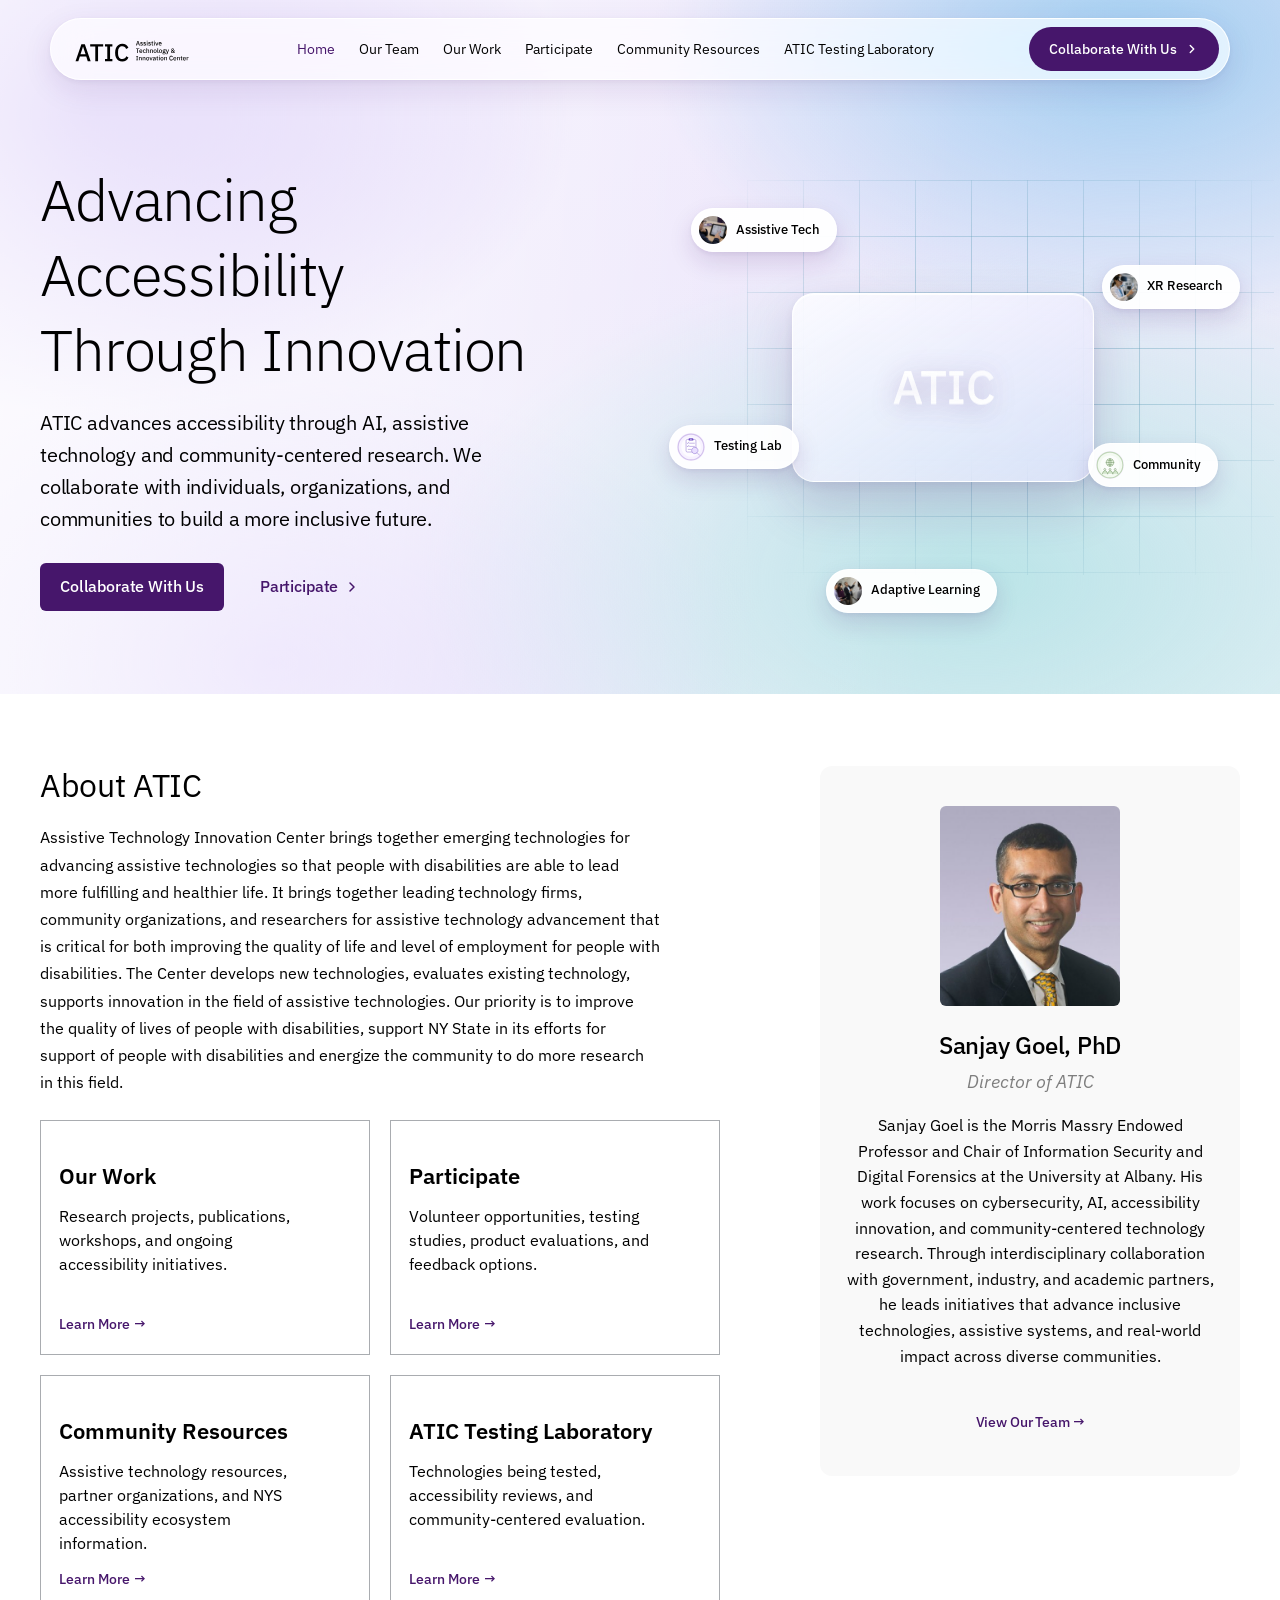
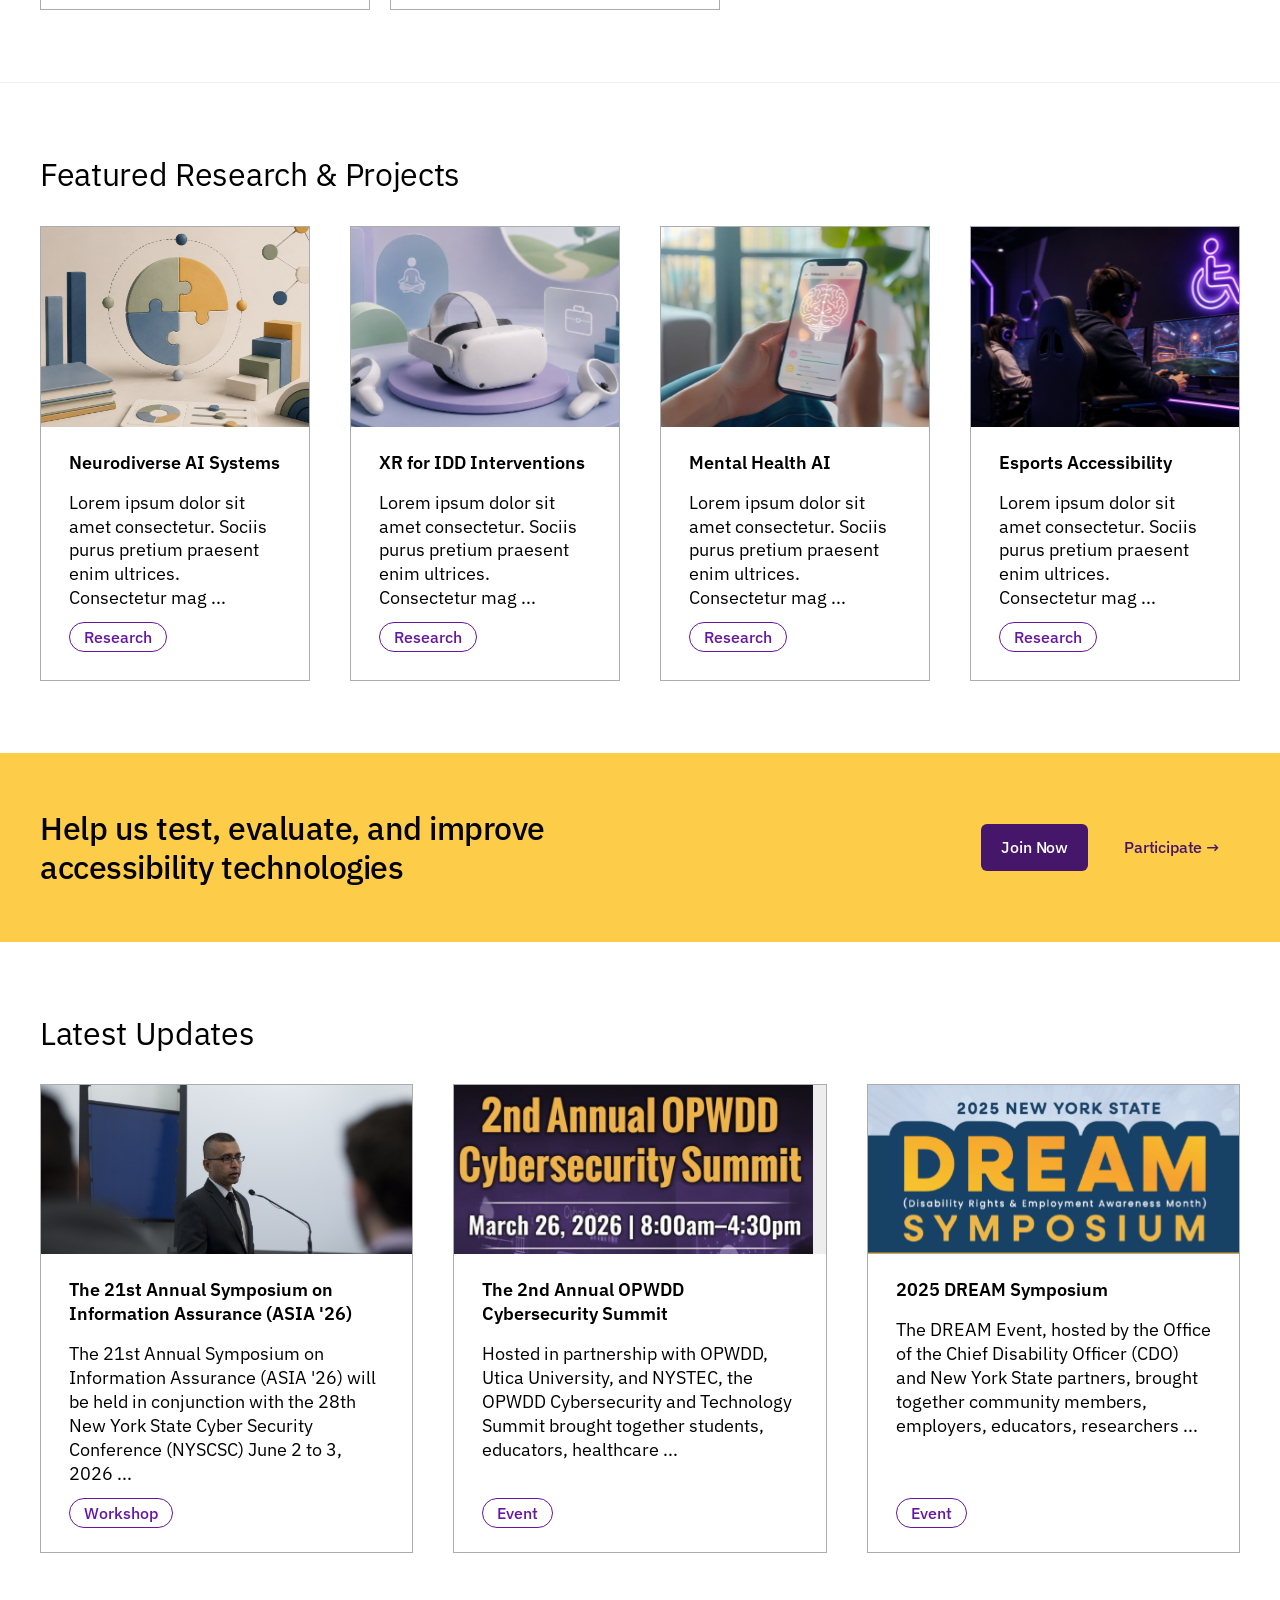
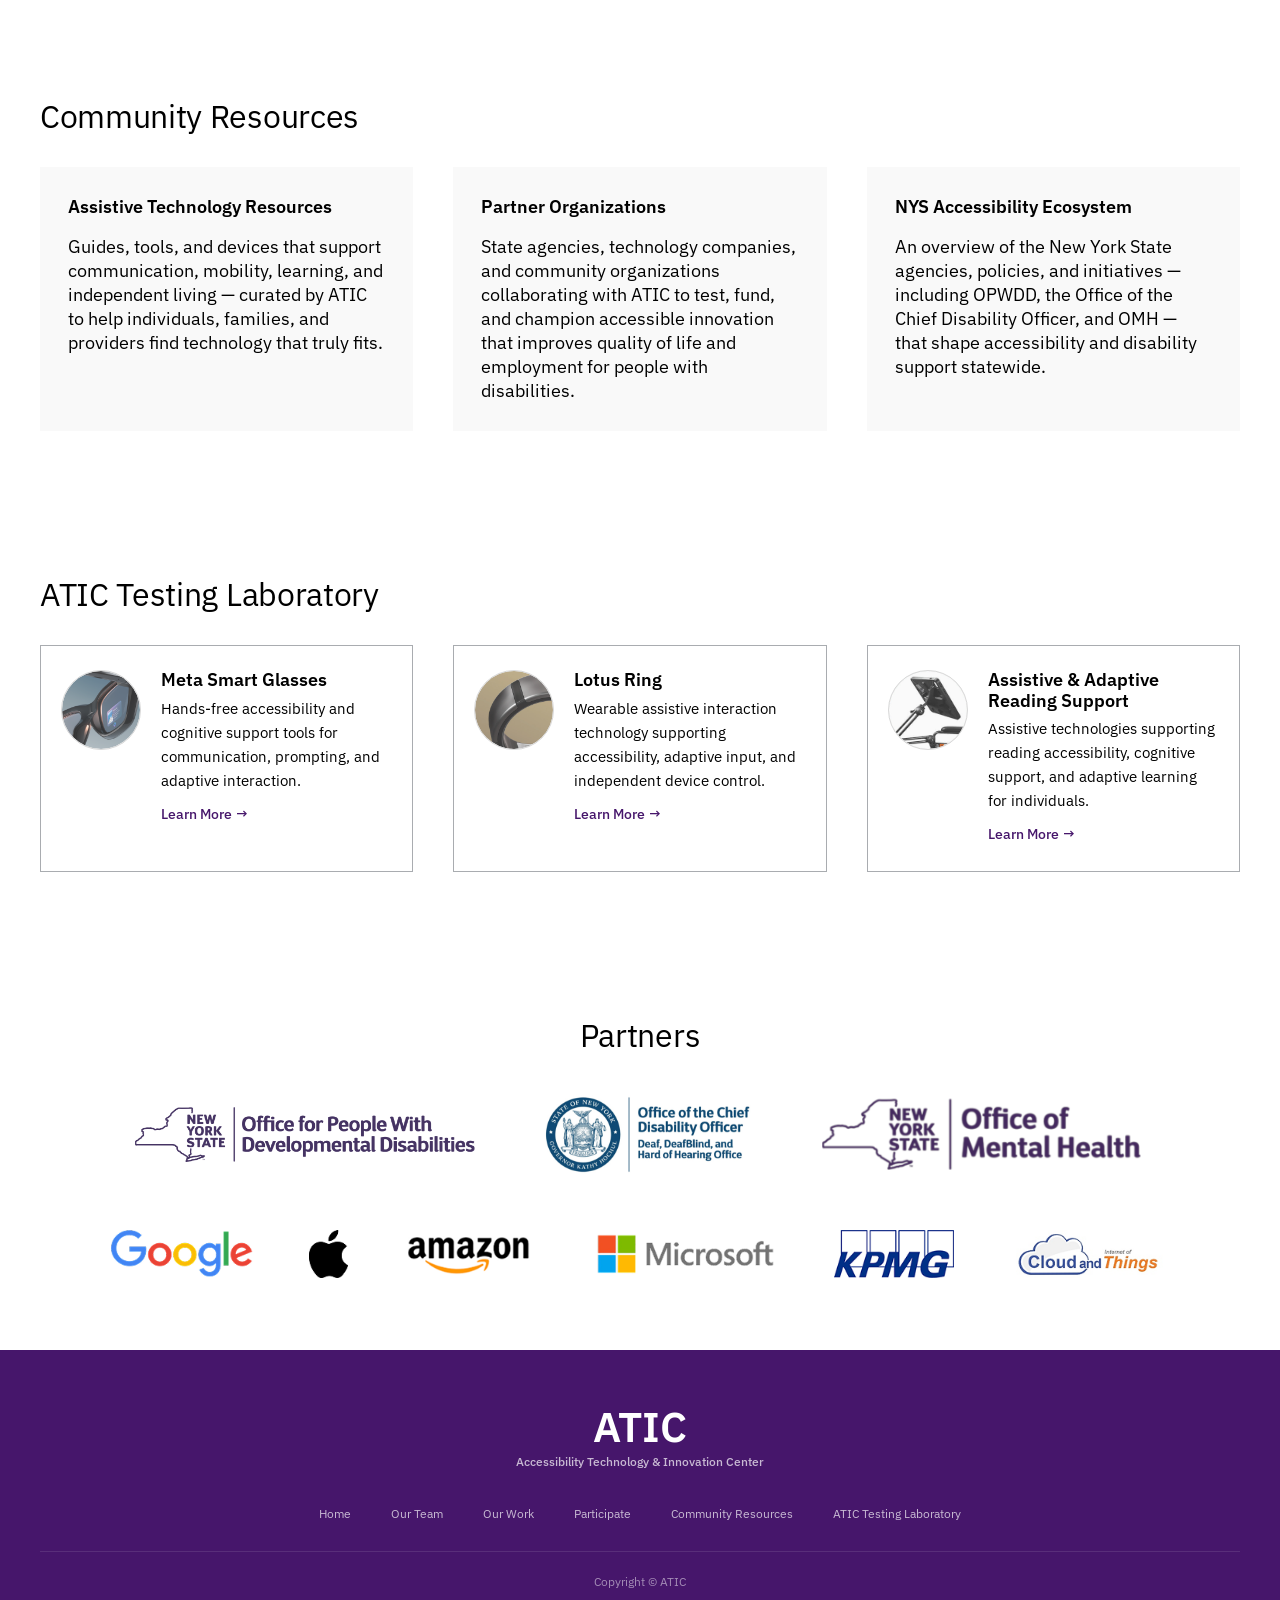
==== commit d289ba8a: "Show only the ATIC wordmark on the hero card, in glass The card carried the full lockup, letterforms" ====
--- a/index.html
+++ b/index.html
@@ -6,6 +6,7 @@
   <title>ATIC — Accessibility Technology &amp; Innovation Center</title>
   <meta name="description" content="ATIC advances accessibility through AI-powered technology, assistive technology, neurodiversity, XR, and mental health innovation." />
   <link rel="stylesheet" href="css/styles.css" />
+  <link rel="stylesheet" href="css/nav-pill.css" />
   <link rel="stylesheet" href="css/hero-glass.css" />
 </head>
 <body class="page-body has-glass-hero">
@@ -39,6 +40,9 @@
   <a href="participate.html">Participate</a>
   <a href="community-resources.html">Community Resources</a>
   <a href="atic-testing-laboratory.html">ATIC Testing Laboratory</a>
+  <a href="our-work.html" class="gh-nav-cta">Collaborate With Us
+    <svg width="14" height="14" viewBox="0 0 16 16" fill="none" aria-hidden="true"><path d="M6 12l4-4-4-4" stroke="#fff" stroke-width="1.6" stroke-linecap="round" stroke-linejoin="round"/></svg>
+  </a>
 </div>
 
 <!-- ═══════════ HERO ═══════════
@@ -67,7 +71,16 @@
       <div class="gh-art-grid"></div>
 
       <div class="gh-card">
-        <img src="assets/images/atic_logo_svg.svg" alt="">
+        <svg class="gh-card-mark" viewBox="-0.49 20.84 102.27 36.21" xmlns="http://www.w3.org/2000/svg" aria-hidden="true">
+          <defs>
+            <linearGradient id="gh-mark-glass" x1="0" y1="0" x2="0.35" y2="1">
+              <stop offset="0" stop-color="#ffffff" stop-opacity="0.96"/>
+              <stop offset="0.52" stop-color="#ffffff" stop-opacity="0.58"/>
+              <stop offset="1" stop-color="#ffffff" stop-opacity="0.86"/>
+            </linearGradient>
+          </defs>
+          <path d="M29.348 55H23.92L21.114 46.306H9.108L6.256 55H1.012L11.96 22.892H18.446L29.348 55ZM19.826 41.844L16.652 32.322L15.18 27.676H14.95L13.478 32.322L10.304 41.844H19.826ZM52.7954 27.492H43.2274V55H38.0294V27.492H28.4614V22.892H52.7954V27.492ZM70.1047 55H56.2127V50.768H60.5367V27.124H56.2127V22.892H70.1047V27.124H65.7347V50.768H70.1047V55ZM88.6916 55.552C85.9009 55.552 83.4936 54.9387 81.4696 53.712C79.4456 52.4547 77.8969 50.6147 76.8236 48.192C75.7503 45.7693 75.2136 42.7487 75.2136 39.13C75.2136 35.542 75.7503 32.506 76.8236 30.022C77.8969 27.5073 79.4456 25.606 81.4696 24.318C83.4936 22.9993 85.9009 22.34 88.6916 22.34C91.4516 22.34 93.7669 22.9533 95.6376 24.18C97.5389 25.4067 99.0416 27.216 100.146 29.608L95.7756 32C95.2236 30.4667 94.3649 29.2553 93.1996 28.366C92.0649 27.446 90.5623 26.986 88.6916 26.986C86.2076 26.986 84.2603 27.8447 82.8496 29.562C81.4389 31.2793 80.7336 33.6253 80.7336 36.6V41.522C80.7336 44.466 81.4389 46.766 82.8496 48.422C84.2603 50.078 86.2076 50.906 88.6916 50.906C90.5929 50.906 92.1569 50.4153 93.3836 49.434C94.6103 48.422 95.5149 47.134 96.0976 45.57L100.284 48.1C99.2103 50.4 97.6923 52.2247 95.7296 53.574C93.7976 54.8927 91.4516 55.552 88.6916 55.552Z" fill="url(#gh-mark-glass)"/>
+        </svg>
       </div>
 
       <span class="gh-pill gh-pill-1"><img src="assets/images/orb/node-ai.jpg" alt="">Assistive Tech</span>
--- a/css/nav-pill.css
+++ b/css/nav-pill.css
@@ -0,0 +1,82 @@
+/* ============================================================
+   ATIC Website — floating pill navbar (yujung branch)
+
+   The capsule nav, shared by every page. Loaded after styles.css
+   so it overrides the flat fixed bar defined there.
+   ============================================================ */
+/* ── 2. Floating pill navbar ───────────────────────────────── */
+.navbar {
+  background: transparent;
+  box-shadow: none;
+  border-bottom: none;
+  padding: 18px 0;
+  height: auto;
+}
+
+.nav-inner {
+  max-width: 1180px;
+  margin: 0 auto;
+  background: rgba(255, 255, 255, 0.82);
+  border: 1px solid rgba(255, 255, 255, 0.9);
+  border-radius: 999px;
+  padding: 8px 10px 8px 24px;
+  box-shadow:
+    0 10px 30px rgba(70, 22, 107, 0.1),
+    0 2px 6px rgba(70, 22, 107, 0.06);
+  height: auto;
+  gap: 20px;
+}
+
+@supports ((backdrop-filter: blur(1px)) or (-webkit-backdrop-filter: blur(1px))) {
+  .nav-inner {
+    -webkit-backdrop-filter: blur(18px) saturate(165%);
+    backdrop-filter: blur(18px) saturate(165%);
+    background: rgba(255, 255, 255, 0.68);
+  }
+}
+
+.navbar.scrolled .nav-inner {
+  background: rgba(255, 255, 255, 0.95);
+  box-shadow:
+    0 14px 36px rgba(70, 22, 107, 0.14),
+    0 2px 8px rgba(70, 22, 107, 0.08);
+}
+
+.nav-logo-img { height: 34px; width: auto; }
+
+/* The CTA that lives inside the capsule, as in the reference */
+.gh-nav-cta {
+  display: inline-flex;
+  align-items: center;
+  gap: 8px;
+  padding: 11px 20px;
+  border-radius: 999px;
+  background: var(--purple);
+  color: #fff;
+  font-size: 0.875rem;
+  font-weight: 500;
+  white-space: nowrap;
+  transition: var(--ease);
+}
+.gh-nav-cta:hover { background: #341153; color: #fff; transform: translateY(-1px); }
+.gh-nav-cta svg { flex: 0 0 auto; }
+
+/* Below the pill's breakpoint the hamburger menu carries the CTA, so the
+   mobile sheet gets its own copy of it. */
+.mobile-nav .gh-nav-cta {
+  align-self: flex-start;
+  margin-top: 8px;
+  color: #fff;
+}
+.mobile-nav .gh-nav-cta:hover { color: #fff; }
+
+@media (max-width: 1180px) {
+  .nav-links { gap: 0; }
+  .nav-links a { padding: 11px 7px; font-size: 0.8125rem; }
+  .gh-nav-cta { padding: 11px 15px; font-size: 0.8125rem; }
+}
+
+@media (max-width: 900px) {
+  .nav-inner { padding: 8px 10px 8px 18px; }
+  .nav-links + .gh-nav-cta { display: none; } /* the sheet carries it */
+}
--- a/css/hero-glass.css
+++ b/css/hero-glass.css
@@ -59,64 +59,7 @@
   align-items: center;
 }
 
-/* ── 2. Floating pill navbar ───────────────────────────────── */
-.has-glass-hero .navbar {
-  background: transparent;
-  box-shadow: none;
-  border-bottom: none;
-  padding: 18px 0;
-  height: auto;
-}
-
-.has-glass-hero .nav-inner {
-  max-width: 1180px;
-  margin: 0 auto;
-  background: rgba(255, 255, 255, 0.82);
-  border: 1px solid rgba(255, 255, 255, 0.9);
-  border-radius: 999px;
-  padding: 8px 10px 8px 24px;
-  box-shadow:
-    0 10px 30px rgba(70, 22, 107, 0.1),
-    0 2px 6px rgba(70, 22, 107, 0.06);
-  height: auto;
-  gap: 20px;
-}
-
-@supports ((backdrop-filter: blur(1px)) or (-webkit-backdrop-filter: blur(1px))) {
-  .has-glass-hero .nav-inner {
-    -webkit-backdrop-filter: blur(18px) saturate(165%);
-    backdrop-filter: blur(18px) saturate(165%);
-    background: rgba(255, 255, 255, 0.68);
-  }
-}
-
-.has-glass-hero .navbar.scrolled .nav-inner {
-  background: rgba(255, 255, 255, 0.95);
-  box-shadow:
-    0 14px 36px rgba(70, 22, 107, 0.14),
-    0 2px 8px rgba(70, 22, 107, 0.08);
-}
-
-.has-glass-hero .nav-logo-img { height: 34px; width: auto; }
-
-/* The CTA that lives inside the capsule, as in the reference */
-.gh-nav-cta {
-  display: inline-flex;
-  align-items: center;
-  gap: 8px;
-  padding: 11px 20px;
-  border-radius: 999px;
-  background: var(--purple);
-  color: #fff;
-  font-size: 0.875rem;
-  font-weight: 500;
-  white-space: nowrap;
-  transition: var(--ease);
-}
-.gh-nav-cta:hover { background: #341153; color: #fff; transform: translateY(-1px); }
-.gh-nav-cta svg { flex: 0 0 auto; }
-
-/* ── 3. Copy column ────────────────────────────────────────── */
+/* ── 2. Copy column ────────────────────────────────────────── */
 .gh-copy .h-hero { margin-bottom: 20px; letter-spacing: -0.02em; }
 .gh-copy .hero-desc { max-width: 460px; margin-bottom: 28px; }
 
@@ -165,7 +108,17 @@
     background: linear-gradient(145deg, rgba(255, 255, 255, 0.78) 0%, rgba(232, 222, 251, 0.62) 100%);
   }
 }
-.gh-card img { width: 100%; height: auto; opacity: 0.92; }
+/* Just the ATIC letterforms, no subtitle. Filled with a translucent white
+   gradient rather than a flat colour, so the strokes read as glass: brighter
+   where a pane catches the light, thinner through the middle. The shadow is
+   what separates white letters from the pale card behind them. */
+.gh-card-mark {
+  width: 72%;
+  height: auto;
+  filter:
+    drop-shadow(0 1px 0 rgba(255, 255, 255, 0.7))
+    drop-shadow(0 4px 12px rgba(70, 22, 107, 0.32));
+}
 
 /* Floating badges — a round thumbnail and a short label, as the
    reference floats avatars with amounts */
@@ -222,9 +175,6 @@
 /* ── 6. Responsive ─────────────────────────────────────────── */
 @media (max-width: 1180px) {
   .gh-grid { gap: 32px; }
-  .has-glass-hero .nav-links { gap: 0; }
-  .has-glass-hero .nav-links a { padding: 11px 7px; font-size: 0.8125rem; }
-  .gh-nav-cta { padding: 11px 15px; font-size: 0.8125rem; }
 }
 
 @media (max-width: 980px) {
@@ -234,8 +184,6 @@
   .glass-hero::after { background: rgba(255, 255, 255, 0.72); }
 }
 
-@media (max-width: 900px) {
-  .has-glass-hero .nav-inner { padding: 8px 10px 8px 18px; }
-  .gh-nav-cta { display: none; } /* the mobile menu carries it instead */
+/* the mobile menu carries it instead */
 }
 
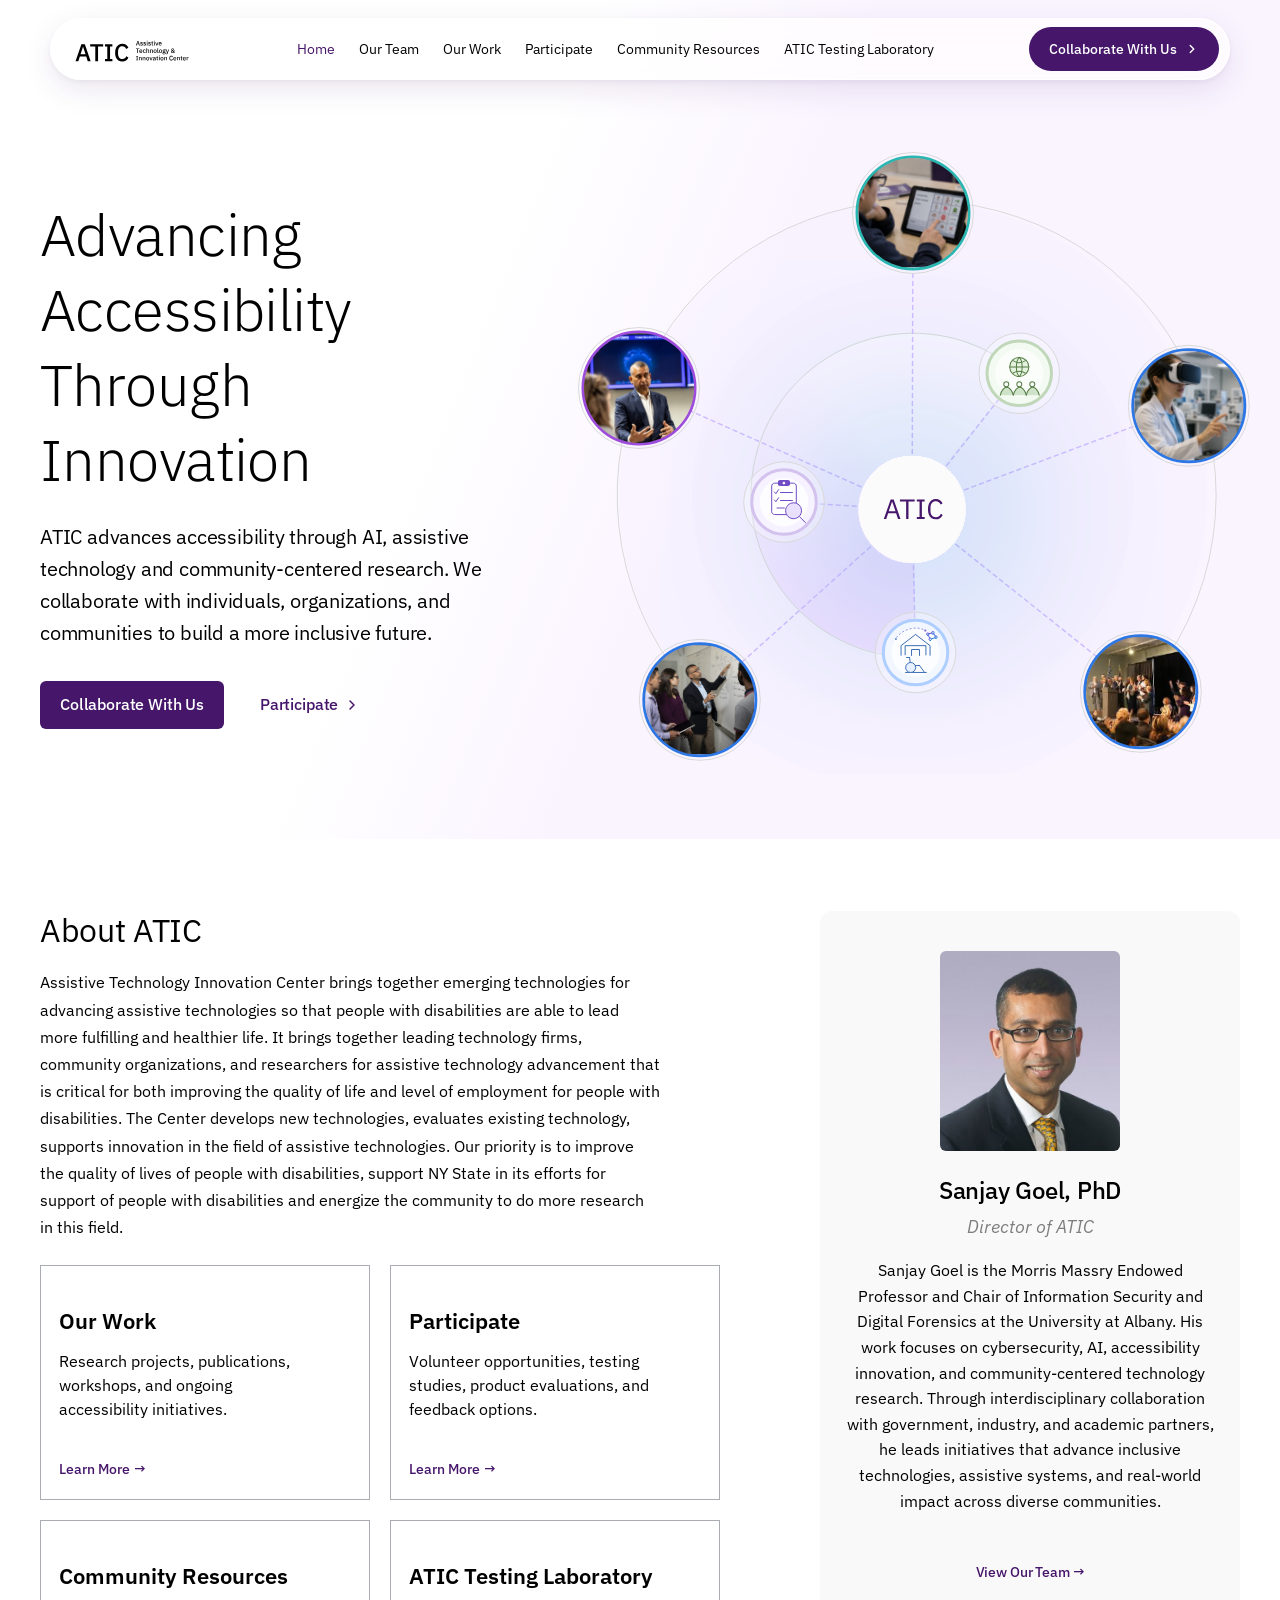
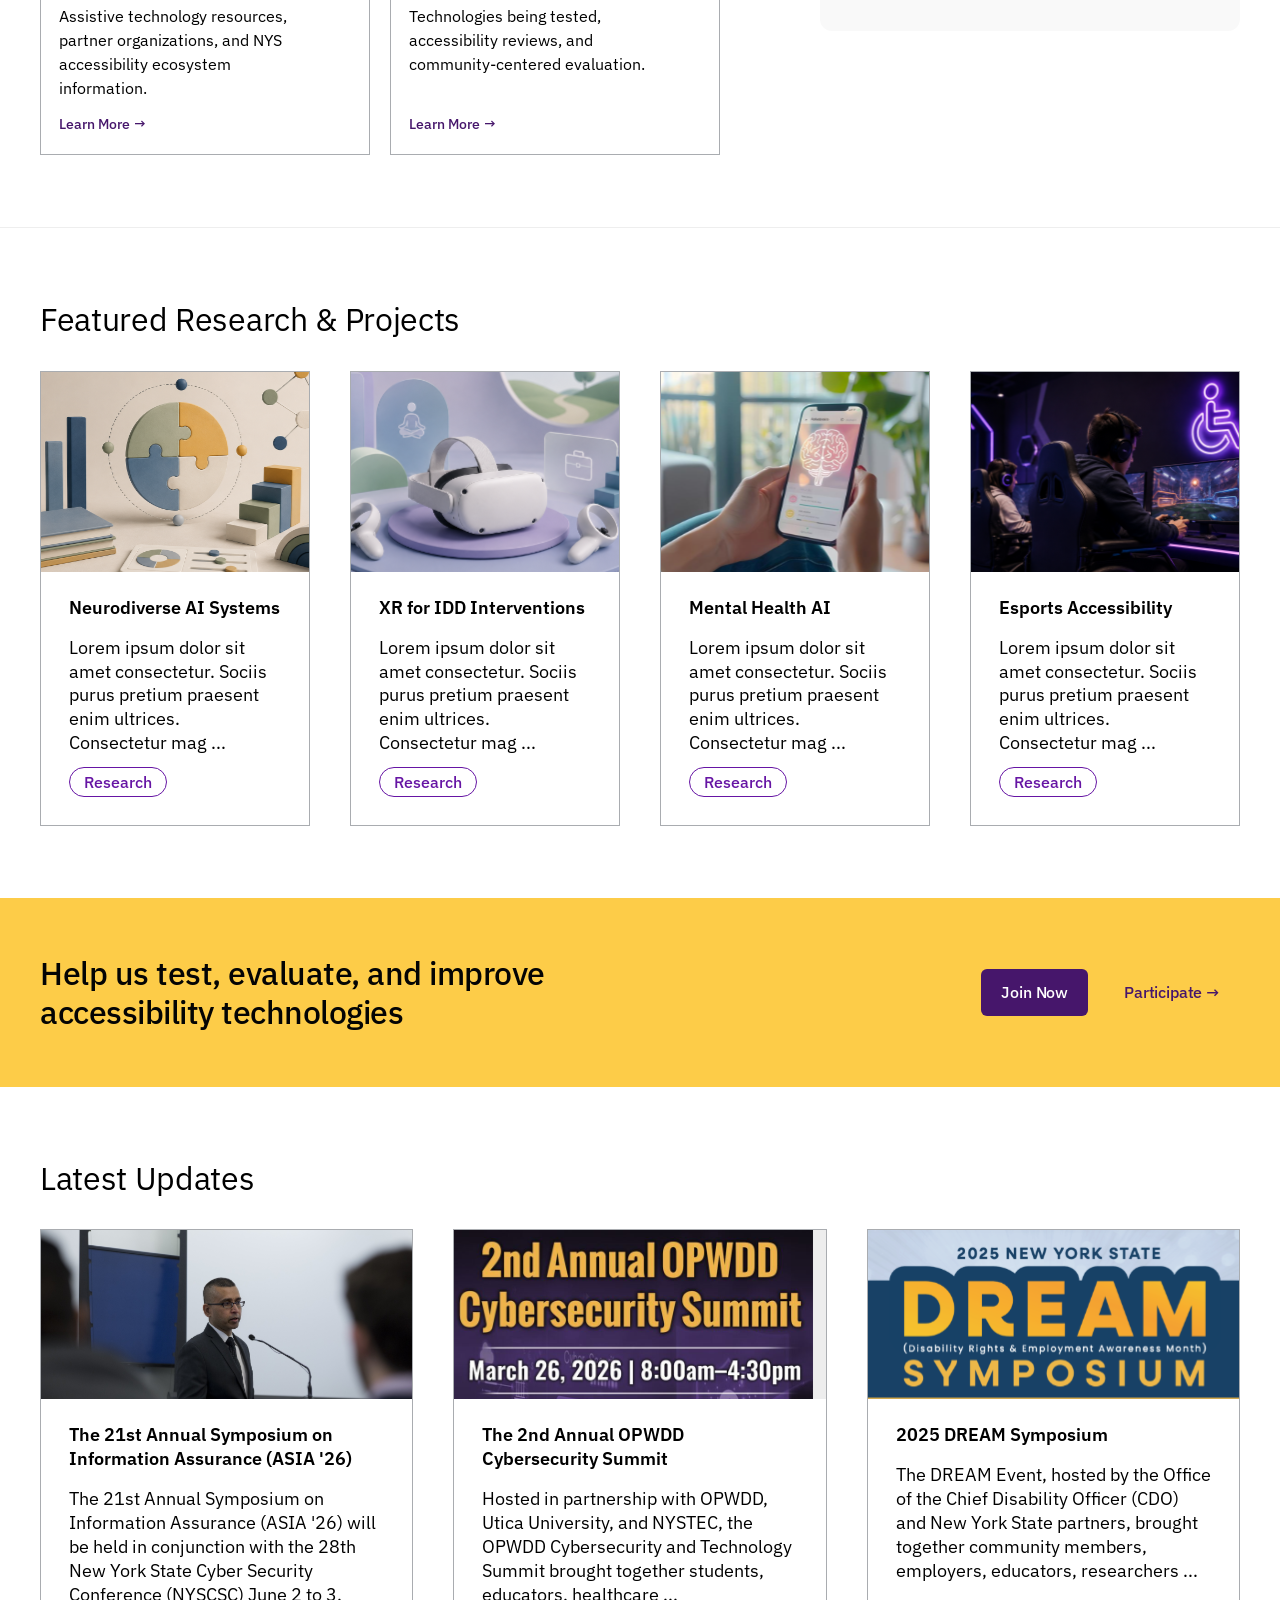
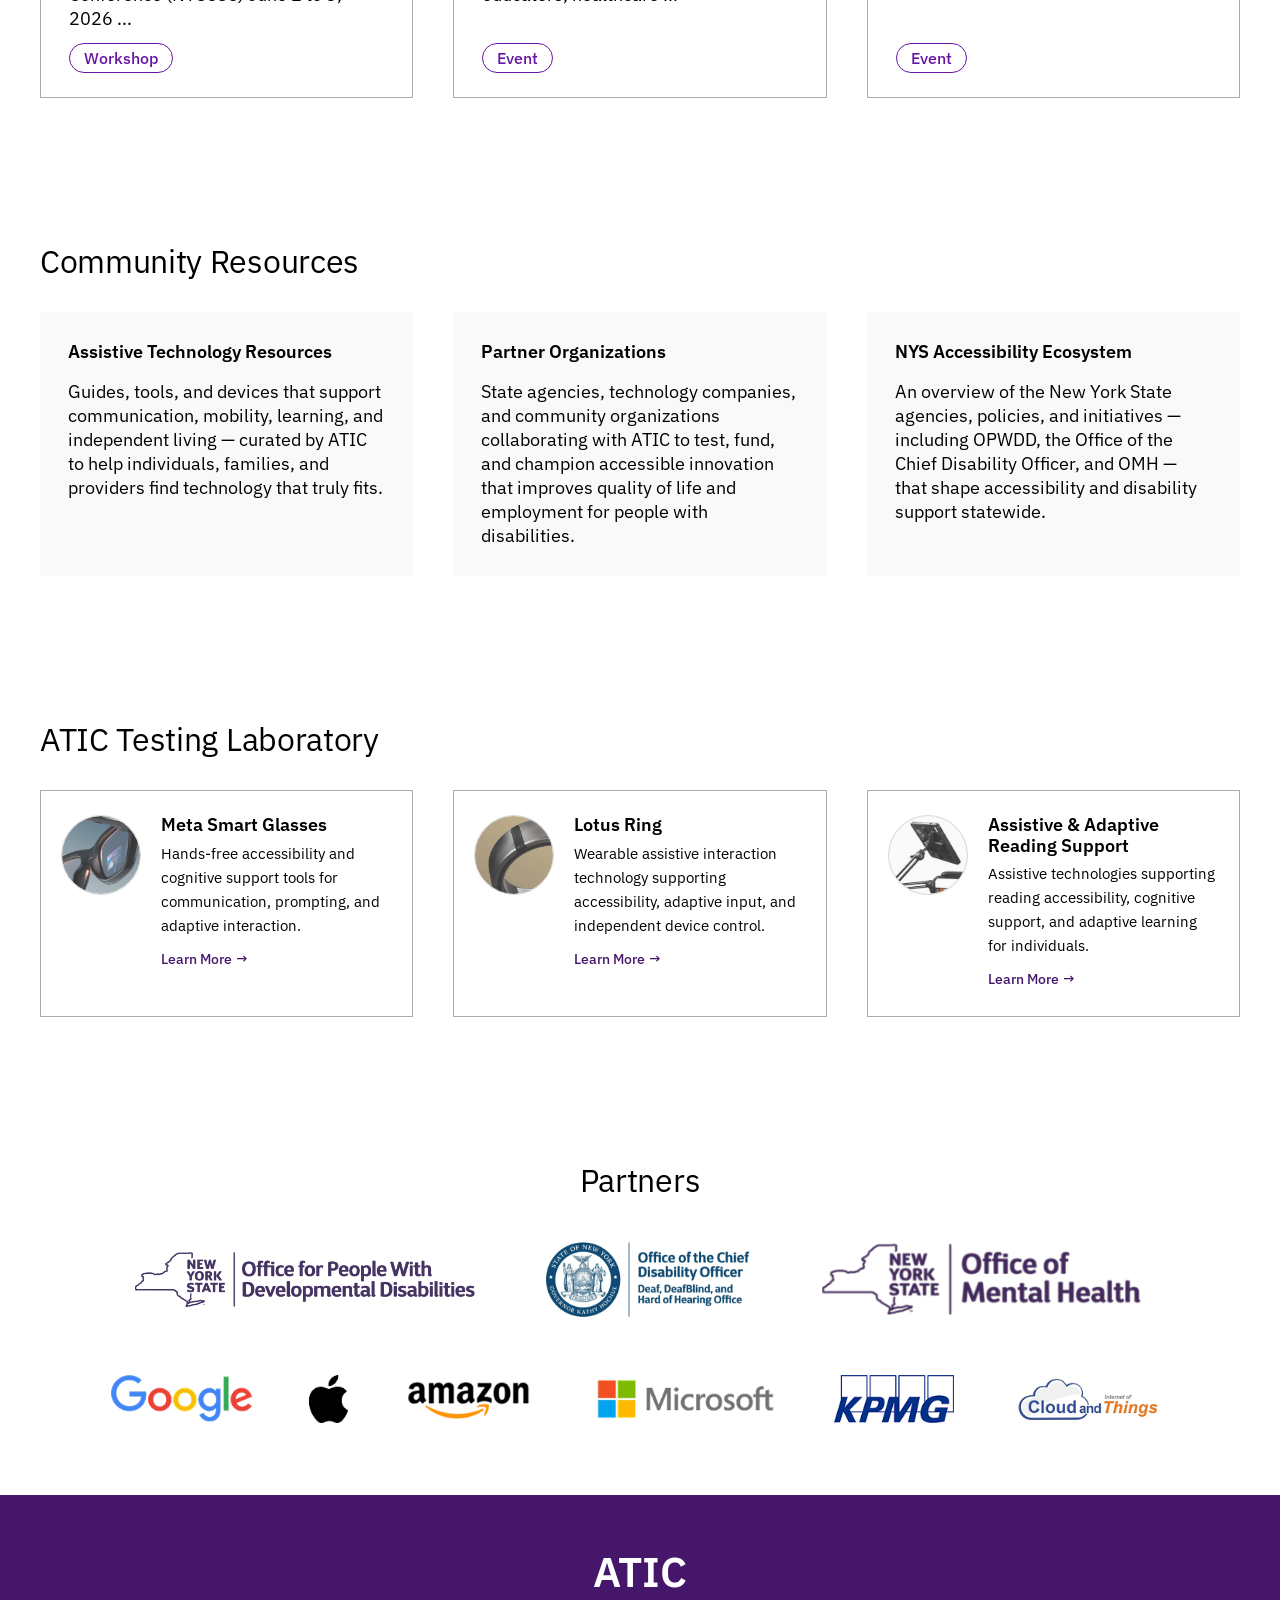
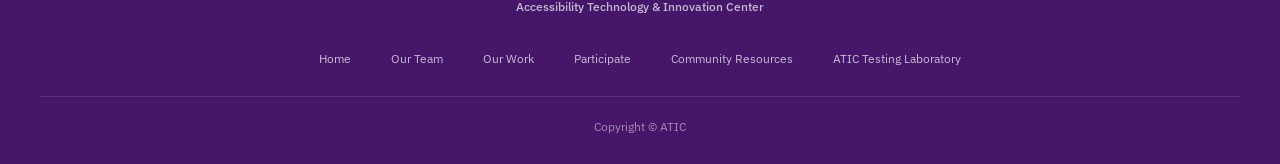
==== commit ab08d840: "Add Yujung's CV link, fix small-button alignment, revert the home hero - CV link on Yujung's team ca" ====
--- a/index.html
+++ b/index.html
@@ -7,9 +7,8 @@
   <meta name="description" content="ATIC advances accessibility through AI-powered technology, assistive technology, neurodiversity, XR, and mental health innovation." />
   <link rel="stylesheet" href="css/styles.css" />
   <link rel="stylesheet" href="css/nav-pill.css" />
-  <link rel="stylesheet" href="css/hero-glass.css" />
 </head>
-<body class="page-body has-glass-hero">
+<body class="page-body">
 
 <!-- ═══════════ NAVBAR ═══════════ -->
 <nav class="navbar">
@@ -50,44 +49,120 @@
      heading: font-weight 300, 64px
      buttons: #46166B filled + #46166B outline
 -->
-<section class="hero-home glass-hero">
-  <div class="gh-bg" aria-hidden="true"></div>
-  <div class="container gh-grid">
-
-    <div class="gh-copy">
+<section class="hero-home">
+  <div class="container hero-grid">
+
+    <div class="hero-content">
       <h1 class="h-hero">Advancing<br>Accessibility<br>Through Innovation</h1>
       <p class="hero-desc">ATIC advances accessibility through AI, assistive technology and community-centered research. We collaborate with individuals, organizations, and communities to build a more inclusive future.</p>
       <div class="hero-actions">
         <a href="our-work.html"    class="btn-primary">Collaborate With Us</a>
         <a href="participate.html" class="btn-outline">Participate
-          <svg width="16" height="16" viewBox="0 0 16 16" fill="none" aria-hidden="true"><path d="M6 12l4-4-4-4" stroke="#46166B" stroke-width="1.5" stroke-linecap="round" stroke-linejoin="round"/></svg>
+          <svg width="16" height="16" viewBox="0 0 16 16" fill="none"><path d="M6 12l4-4-4-4" stroke="#46166B" stroke-width="1.5" stroke-linecap="round" stroke-linejoin="round"/></svg>
         </a>
       </div>
-
-    </div>
-
-    <!-- Decorative: the site's own logo, icons and research photographs -->
-    <div class="gh-art" aria-hidden="true">
-      <div class="gh-art-grid"></div>
-
-      <div class="gh-card">
-        <svg class="gh-card-mark" viewBox="-0.49 20.84 102.27 36.21" xmlns="http://www.w3.org/2000/svg" aria-hidden="true">
+    </div>
+
+    <!-- Orbital illustration -->
+    <div class="hero-illustration" aria-hidden="true">
+      <div class="hero-orb">
+        <svg class="orb-final" viewBox="0 0 686 623" xmlns="http://www.w3.org/2000/svg">
           <defs>
-            <linearGradient id="gh-mark-glass" x1="0" y1="0" x2="0.35" y2="1">
-              <stop offset="0" stop-color="#ffffff" stop-opacity="0.96"/>
-              <stop offset="0.52" stop-color="#ffffff" stop-opacity="0.58"/>
-              <stop offset="1" stop-color="#ffffff" stop-opacity="0.86"/>
-            </linearGradient>
+            <clipPath id="clip-orbit-top"><circle cx="335" cy="61" r="55"/></clipPath>
+            <clipPath id="clip-orbit-left"><circle cx="61" cy="236" r="55"/></clipPath>
+            <clipPath id="clip-orbit-right"><circle cx="610.82" cy="253.82" r="55"/></clipPath>
+            <clipPath id="clip-orbit-bottom-left"><circle cx="121.82" cy="547.82" r="55"/></clipPath>
+            <clipPath id="clip-orbit-bottom-right"><circle cx="562.82" cy="539.82" r="55"/></clipPath>
           </defs>
-          <path d="M29.348 55H23.92L21.114 46.306H9.108L6.256 55H1.012L11.96 22.892H18.446L29.348 55ZM19.826 41.844L16.652 32.322L15.18 27.676H14.95L13.478 32.322L10.304 41.844H19.826ZM52.7954 27.492H43.2274V55H38.0294V27.492H28.4614V22.892H52.7954V27.492ZM70.1047 55H56.2127V50.768H60.5367V27.124H56.2127V22.892H70.1047V27.124H65.7347V50.768H70.1047V55ZM88.6916 55.552C85.9009 55.552 83.4936 54.9387 81.4696 53.712C79.4456 52.4547 77.8969 50.6147 76.8236 48.192C75.7503 45.7693 75.2136 42.7487 75.2136 39.13C75.2136 35.542 75.7503 32.506 76.8236 30.022C77.8969 27.5073 79.4456 25.606 81.4696 24.318C83.4936 22.9993 85.9009 22.34 88.6916 22.34C91.4516 22.34 93.7669 22.9533 95.6376 24.18C97.5389 25.4067 99.0416 27.216 100.146 29.608L95.7756 32C95.2236 30.4667 94.3649 29.2553 93.1996 28.366C92.0649 27.446 90.5623 26.986 88.6916 26.986C86.2076 26.986 84.2603 27.8447 82.8496 29.562C81.4389 31.2793 80.7336 33.6253 80.7336 36.6V41.522C80.7336 44.466 81.4389 46.766 82.8496 48.422C84.2603 50.078 86.2076 50.906 88.6916 50.906C90.5929 50.906 92.1569 50.4153 93.3836 49.434C94.6103 48.422 95.5149 47.134 96.0976 45.57L100.284 48.1C99.2103 50.4 97.6923 52.2247 95.7296 53.574C93.7976 54.8927 91.4516 55.552 88.6916 55.552Z" fill="url(#gh-mark-glass)"/>
+
+          <image href="assets/images/circle/Ellipse%20622.svg" x="40.82" y="49.01" width="588.61" height="588.61"/>
+          <path
+            d="M121.82 547.82 A294.31 294.31 0 0 1 335.13 49.01 A294.31 294.31 0 0 1 562.82 539.82"
+            fill="none"
+            stroke="#D9D9D9"
+            stroke-width="1"
+            stroke-linecap="round"
+            stroke-linejoin="round"
+          />
+          <image href="assets/images/circle/Ellipse%20609.svg" x="114" y="123" width="441.46" height="441.46"/>
+          <image href="assets/images/circle/Ellipse%20635.svg" x="172.91" y="181.1" width="268.59" height="324.9"/>
+          <path
+            d="M335.13 505.54 A162.22 162.22 0 1 1 439.40 219.00"
+            fill="none"
+            stroke="#D9D9D9"
+            stroke-width="1"
+            stroke-linecap="round"
+          />
+
+          <g stroke="#CFBAFF" stroke-width="1.5" stroke-dasharray="4 4" stroke-linecap="round" opacity="0.92">
+            <line x1="334.09" y1="357.5" x2="335" y2="61"/>
+            <line x1="334.09" y1="357.5" x2="61" y2="236"/>
+            <line x1="334.09" y1="357.5" x2="610.82" y2="253.82"/>
+            <line x1="334.09" y1="357.5" x2="121.82" y2="547.82"/>
+            <line x1="334.09" y1="357.5" x2="562.82" y2="539.82"/>
+            <line x1="334.09" y1="357.5" x2="206" y2="350"/>
+            <line x1="334.09" y1="357.5" x2="441.26" y2="221.26"/>
+            <line x1="334.09" y1="357.5" x2="337.54" y2="500.5"/>
+          </g>
+
+          <image href="assets/images/circle/Group%201707481581.svg" x="80.59" y="108" width="507" height="507"/>
+
+          <g>
+            <circle cx="335" cy="61" r="60.5" fill="none" stroke="#D9D9D9" stroke-width="1"/>
+            <circle cx="335" cy="61" r="56" fill="none" stroke="#2BB7B1" stroke-width="3"/>
+            <g clip-path="url(#clip-orbit-top)">
+              <image href="assets/images/image%2084.svg" x="279" y="5" width="112" height="112" preserveAspectRatio="xMidYMid slice"/>
+            </g>
+          </g>
+
+          <g>
+            <circle cx="61" cy="236" r="60.5" fill="none" stroke="#D9D9D9" stroke-width="1"/>
+            <circle cx="61" cy="236" r="56" fill="none" stroke="#9D4CDB" stroke-width="3"/>
+            <g clip-path="url(#clip-orbit-left)">
+              <image href="assets/images/image%2082.svg" x="5" y="180" width="112" height="112" preserveAspectRatio="xMidYMid slice"/>
+            </g>
+          </g>
+
+          <g>
+            <circle cx="610.82" cy="253.82" r="60.5" fill="none" stroke="#D9D9D9" stroke-width="1"/>
+            <circle cx="610.82" cy="253.82" r="56" fill="none" stroke="#2D77E5" stroke-width="3"/>
+            <g clip-path="url(#clip-orbit-right)">
+              <image href="assets/images/image-83.svg" x="554.82" y="197.82" width="112" height="112" preserveAspectRatio="xMidYMid slice"/>
+            </g>
+          </g>
+
+          <g>
+            <circle cx="121.82" cy="547.82" r="60.5" fill="none" stroke="#D9D9D9" stroke-width="1"/>
+            <circle cx="121.82" cy="547.82" r="56" fill="none" stroke="#2D77E5" stroke-width="3"/>
+            <g clip-path="url(#clip-orbit-bottom-left)">
+              <image href="assets/images/image%2083%20(3).svg" x="65.82" y="491.82" width="112" height="112" preserveAspectRatio="xMidYMid slice"/>
+            </g>
+          </g>
+
+          <g>
+            <circle cx="562.82" cy="539.82" r="60.5" fill="none" stroke="#D9D9D9" stroke-width="1"/>
+            <circle cx="562.82" cy="539.82" r="56" fill="none" stroke="#2D77E5" stroke-width="3"/>
+            <g clip-path="url(#clip-orbit-bottom-right)">
+              <image href="assets/images/image%2083%20(2).svg" x="506.82" y="483.82" width="112" height="112" preserveAspectRatio="xMidYMid slice"/>
+            </g>
+          </g>
+
+          <g>
+            <circle cx="206" cy="350" r="40.27" fill="#FFFFFF" fill-opacity="0.25" stroke="#D9D9D9" stroke-width="1"/>
+            <image href="assets/images/circle/atic_research_testing%201.svg" x="171" y="315" width="70" height="70"/>
+          </g>
+
+          <g>
+            <circle cx="441.26" cy="221.26" r="40.27" fill="#FFFFFF" fill-opacity="0.25" stroke="#D9D9D9" stroke-width="1"/>
+            <image href="assets/images/circle/atic_community_partnership%201.svg" x="406.26" y="186.26" width="70" height="70"/>
+          </g>
+
+          <g>
+            <circle cx="337.54" cy="500.5" r="40.27" fill="#FFFFFF" fill-opacity="0.25" stroke="#D9D9D9" stroke-width="1"/>
+            <image href="assets/images/circle/atic_assistive_technology%201.svg" x="302.54" y="465.5" width="70" height="70"/>
+          </g>
         </svg>
       </div>
-
-      <span class="gh-pill gh-pill-1"><img src="assets/images/orb/node-ai.jpg" alt="">Assistive Tech</span>
-      <span class="gh-pill gh-pill-2"><img src="assets/images/orb/node-xr.jpg" alt="">XR Research</span>
-      <span class="gh-pill gh-pill-3 is-icon"><img src="assets/images/circle/atic_research_testing 1.svg" alt="">Testing Lab</span>
-      <span class="gh-pill gh-pill-4 is-icon"><img src="assets/images/circle/atic_community_partnership 1.svg" alt="">Community</span>
-      <span class="gh-pill gh-pill-5"><img src="assets/images/orb/node-learning.jpg" alt="">Adaptive Learning</span>
     </div>
 
   </div>
--- a/css/styles.css
+++ b/css/styles.css
@@ -145,7 +145,7 @@
 .btn-outline-white:hover{background:rgba(255,255,255,.32)}
 
 /* Small util */
-.btn-sm{padding:6px 16px!important;font-size:0.875rem!important}
+.btn-sm{padding:11px 0!important;font-size:0.875rem!important}
 
 /* ── Badge tags (from Figma CSS) ── */
 .tag{
--- a/css/nav-pill.css
+++ b/css/nav-pill.css
@@ -33,6 +33,18 @@
     backdrop-filter: blur(18px) saturate(165%);
     background: rgba(255, 255, 255, 0.68);
   }
+}
+
+/* styles.css turns the full-width bar opaque on scroll, which puts a white
+   band across the whole viewport behind the capsule. Only the capsule should
+   be visible, so the bar stays transparent in both states and the scrolled
+   treatment moves onto the capsule alone. */
+.navbar.scrolled {
+  background: transparent;
+  border-bottom: none;
+  box-shadow: none;
+  -webkit-backdrop-filter: none;
+  backdrop-filter: none;
 }
 
 .navbar.scrolled .nav-inner {
@@ -80,3 +92,11 @@
   .nav-inner { padding: 8px 10px 8px 18px; }
   .nav-links + .gh-nav-cta { display: none; } /* the sheet carries it */
 }
+
+/* Set by main.js for the first two frames only: the bar has a 0.3s
+   transition, and without this a reload at a scrolled position animates the
+   capsule from one state to the other in full view. */
+.navbar.nav-boot,
+.navbar.nav-boot .nav-inner {
+  transition: none !important;
+}
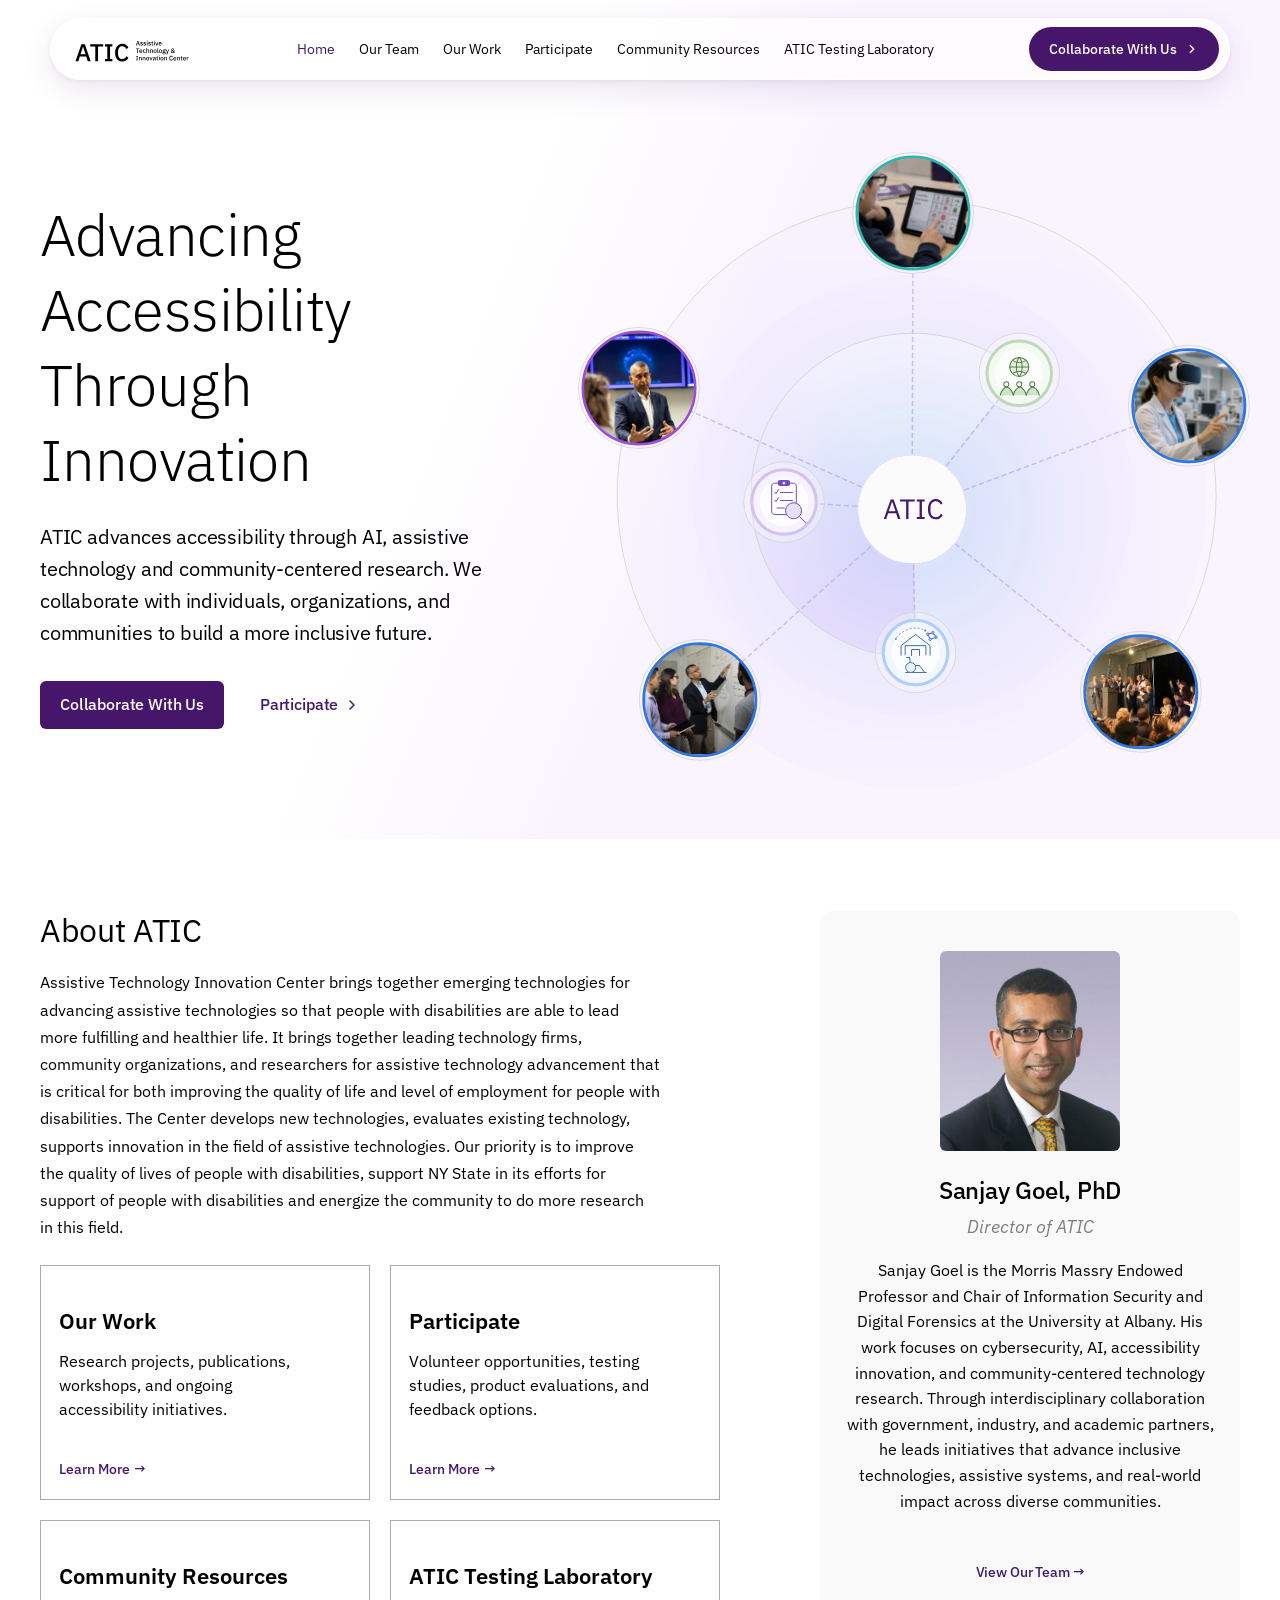
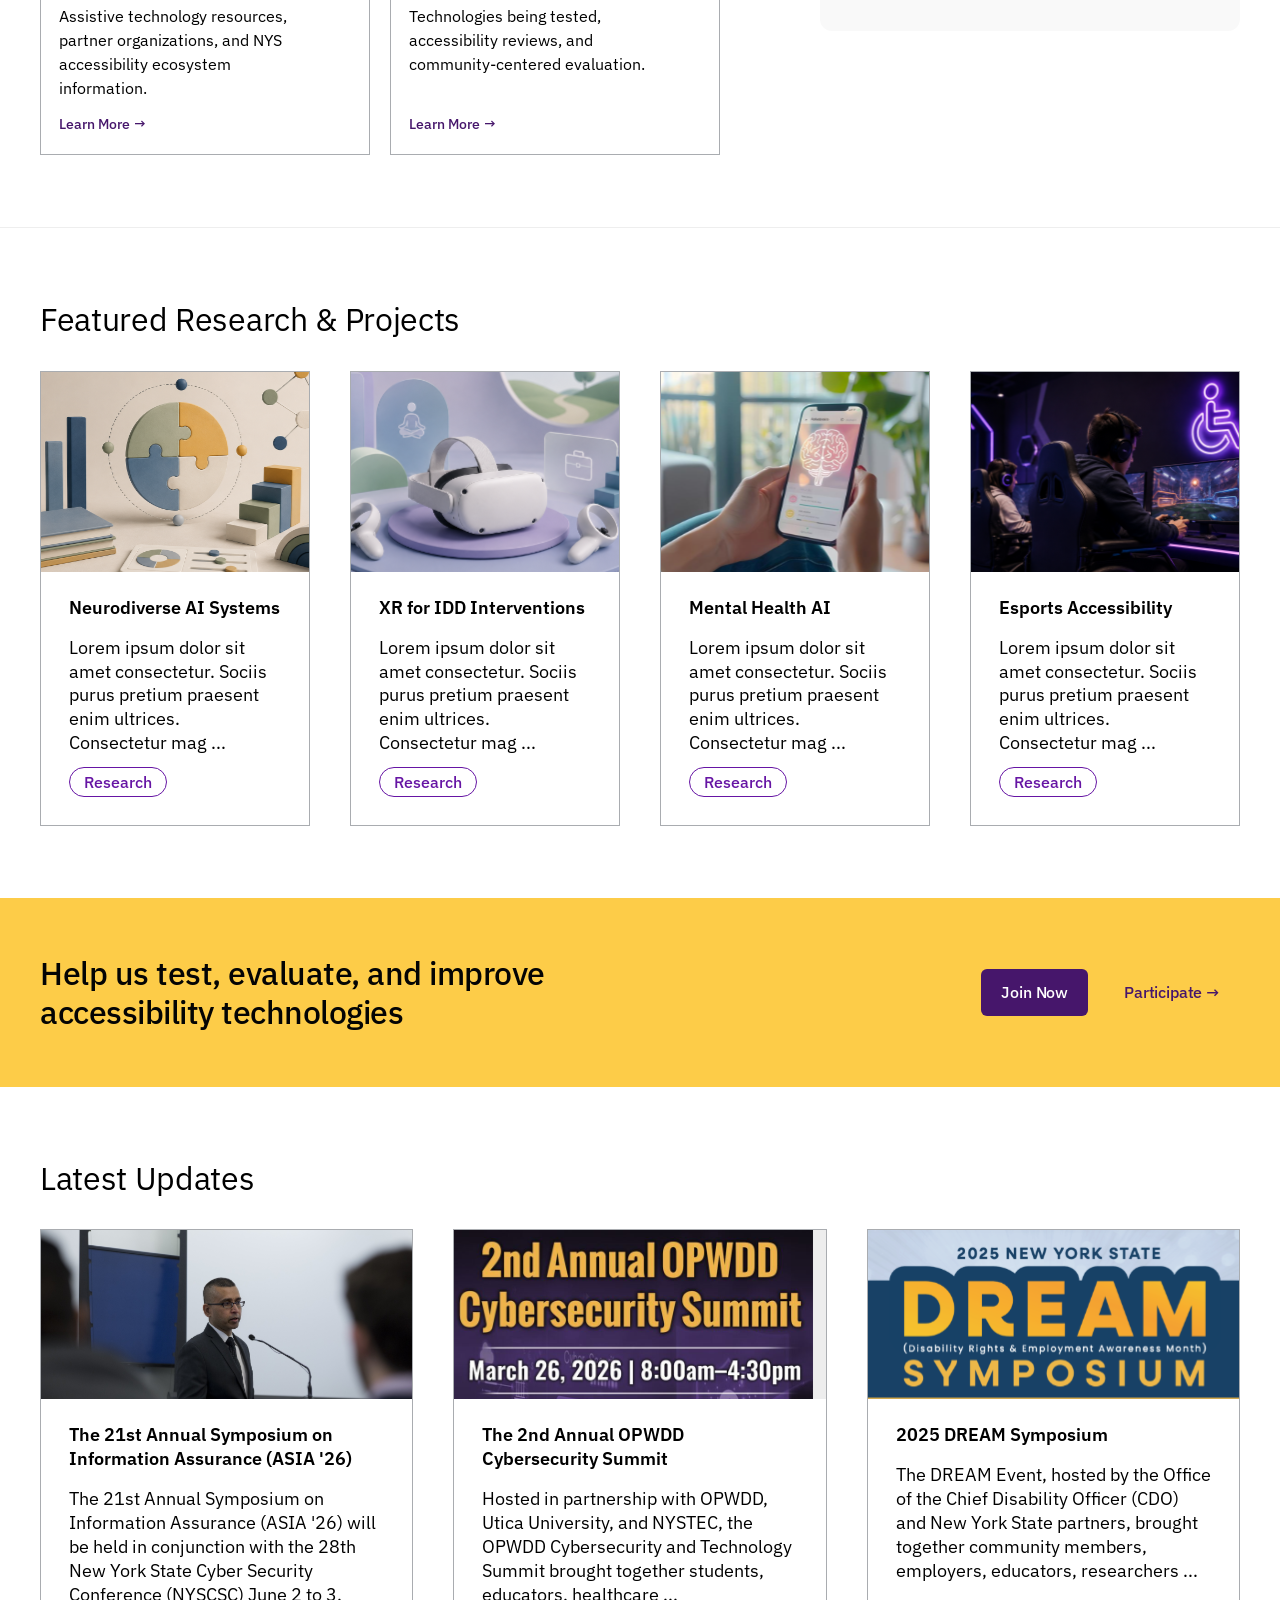
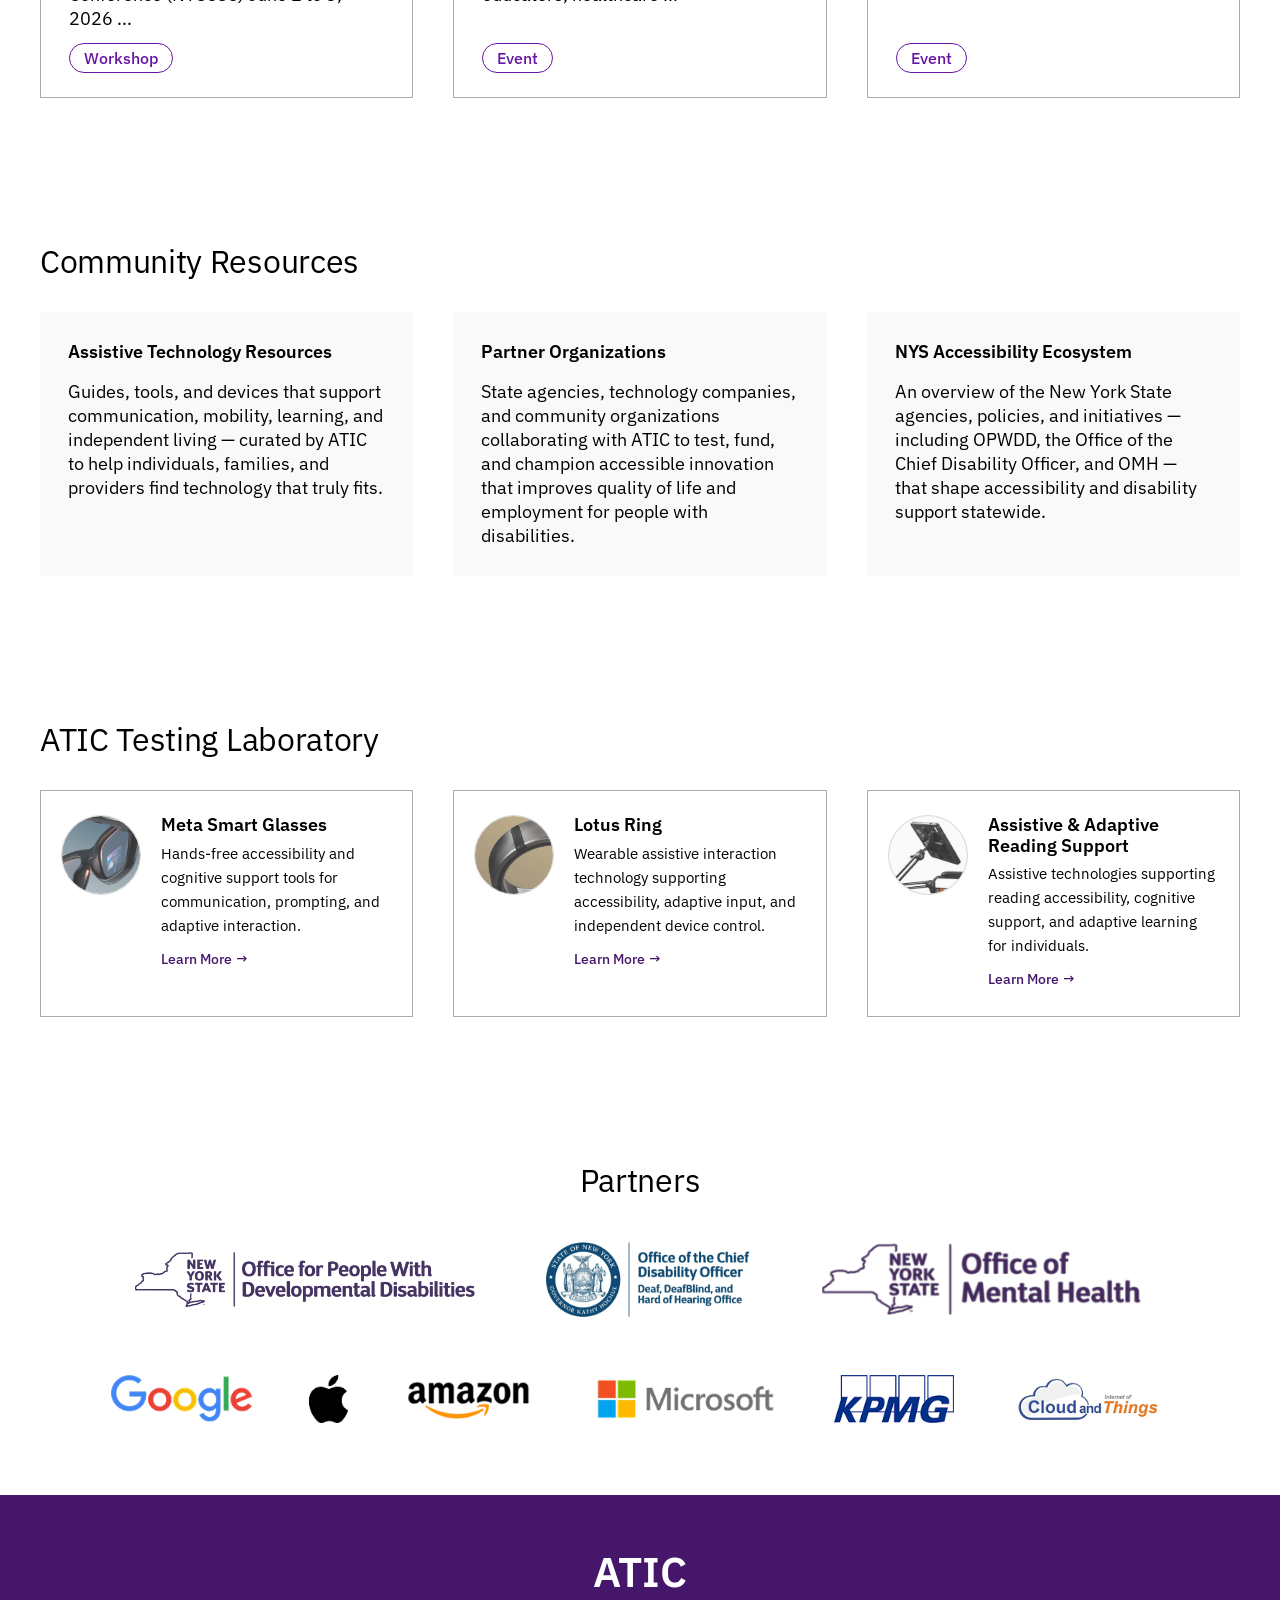
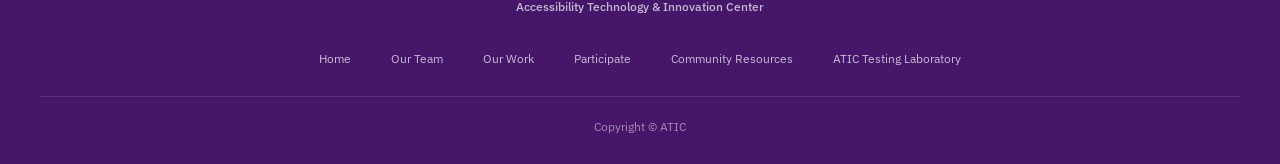
==== commit 8eedc8fc: "add smart glasses project" ====
--- a/index.html
+++ b/index.html
@@ -26,7 +26,7 @@
       <a href="community-resources.html">Community Resources</a>
       <a href="atic-testing-laboratory.html">ATIC Testing Laboratory</a>
     </div>
-    <a href="our-work.html" class="gh-nav-cta">Collaborate With Us
+    <a href="our-work.html" class="gh-nav-cta"><span class="gh-nav-cta-label">Collaborate With Us</span>
       <svg width="14" height="14" viewBox="0 0 16 16" fill="none" aria-hidden="true"><path d="M6 12l4-4-4-4" stroke="#fff" stroke-width="1.6" stroke-linecap="round" stroke-linejoin="round"/></svg>
     </a>
     <button class="hamburger" aria-label="Menu"><span></span><span></span><span></span></button>
@@ -39,7 +39,7 @@
   <a href="participate.html">Participate</a>
   <a href="community-resources.html">Community Resources</a>
   <a href="atic-testing-laboratory.html">ATIC Testing Laboratory</a>
-  <a href="our-work.html" class="gh-nav-cta">Collaborate With Us
+  <a href="our-work.html" class="gh-nav-cta"><span class="gh-nav-cta-label">Collaborate With Us</span>
     <svg width="14" height="14" viewBox="0 0 16 16" fill="none" aria-hidden="true"><path d="M6 12l4-4-4-4" stroke="#fff" stroke-width="1.6" stroke-linecap="round" stroke-linejoin="round"/></svg>
   </a>
 </div>
--- a/css/styles.css
+++ b/css/styles.css
@@ -821,3 +821,132 @@
   .footer-nav{gap:8px 20px}
   .lab-grid{grid-template-columns:1fr}
 }
+
+/* ── Project poster pages ── */
+.proj-back{margin-bottom:12px;font-size:0.875rem}
+.proj-back a{color:var(--purple)}
+.poster-fig{margin:0}
+.poster-fig img{width:100%;height:auto;display:block;border:1px solid var(--border);border-radius:var(--r-sm)}
+.poster-fig figcaption{display:flex;flex-wrap:wrap;align-items:center;gap:8px 20px;margin-top:16px;font-size:0.9375rem;color:var(--text-muted)}
+.w-body h4 a{color:inherit}
+.w-body h4 a:hover{color:var(--purple)}
+/* Stretched link: the title is the real link, its ::after covers the whole
+   card so the entire box is clickable. Cards without a linked title (no
+   poster yet) are untouched. */
+.w-card{position:relative}
+.w-body h4 a::after{content:"";position:absolute;inset:0;z-index:1}
+.w-card:has(.w-body h4 a){cursor:pointer}
+.w-card:has(.w-body h4 a):hover h4 a{color:var(--purple)}
+
+/* ── Hero orbit: CSS-only depth and drift ──
+   Transform and filter only, so nothing reflows. The whole diagram tilts
+   slowly on one axis while each node floats on its own cycle; the offset
+   periods keep them from pulsing in unison. */
+
+/* No rotateX/rotateY on the SVG: a 3D transform makes the browser rasterise
+   the whole diagram to a texture and resample it, which is what blurred the
+   node photographs. Depth now comes from shadow and parallax instead, and
+   every node stays vector-crisp. */
+/* The top node's circle starts at y=0.5 in a viewBox that starts at y=0, so
+   its float and drop-shadow were clipped by the SVG root. */
+.orb-final{backface-visibility:hidden;overflow:visible}
+.orb-node{
+  transform-box:fill-box;
+  transform-origin:center;
+  animation:orb-float 14s ease-in-out infinite;
+  filter:drop-shadow(0 6px 14px rgba(70,22,107,.16));
+}
+.orb-node-1{animation-duration:13s}
+.orb-node-2{animation-duration:16s;animation-delay:-3s}
+.orb-node-3{animation-duration:15s;animation-delay:-6s}
+.orb-node-4{animation-duration:17s;animation-delay:-9s}
+.orb-node-5{animation-duration:14s;animation-delay:-4s}
+/* inner icon nodes sit nearer the viewer: lighter shadow, shorter travel */
+.orb-node-6,.orb-node-7,.orb-node-8{
+  filter:drop-shadow(0 4px 9px rgba(70,22,107,.13));
+  animation-name:orb-float-near;
+}
+.orb-node-6{animation-duration:12s;animation-delay:-2s}
+.orb-node-7{animation-duration:15s;animation-delay:-7s}
+.orb-node-8{animation-duration:13s;animation-delay:-5s}
+
+@keyframes orb-float{
+  0%,100%{transform:translateY(0) scale(1)}
+  50%    {transform:translateY(-9px) scale(1.025)}
+}
+@keyframes orb-float-near{
+  0%,100%{transform:translateY(0) scale(1)}
+  50%    {transform:translateY(-5px) scale(1.015)}
+}
+
+@media (prefers-reduced-motion: reduce){
+  .orb-final,.orb-node{animation:none}
+}
+
+/* ── Hero orbit: technical read ──
+   Dashes travel along the connectors, so the links look like live traffic
+   between the nodes rather than static rules. stroke-dashoffset only —
+   no geometry recalculated. */
+.orb-links{animation:orb-dash 3.2s linear infinite}
+@keyframes orb-dash{to{stroke-dashoffset:-16}}
+
+/* Crisper nodes: tighter ring, cooler shadow */
+.orb-node{filter:drop-shadow(0 5px 10px rgba(45,119,229,.18))}
+.orb-node-6,.orb-node-7,.orb-node-8{filter:drop-shadow(0 3px 7px rgba(45,119,229,.15))}
+
+@media (prefers-reduced-motion: reduce){
+  .orb-links{animation:none}
+}
+
+
+
+/* ── Hero gradient: same ramp, vivid in slow waves ──
+   The section keeps its original linear-gradient. This overlay repeats that
+   exact geometry in saturated stops and fades in and out over 20s, so the
+   colour deepens gradually instead of sitting flat. Opacity only. */
+.hero-home{position:relative}
+.hero-home::before{
+  content:"";
+  position:absolute;
+  inset:0;
+  z-index:0;
+  pointer-events:none;
+  background:linear-gradient(111.95deg,#FFFFFF 37.01%,#D9BFFA 55%,#BFD8F7 78%);
+  opacity:0;
+  animation:hero-vivid 20s ease-in-out infinite;
+}
+.hero-home > .container{position:relative;z-index:1}
+
+@keyframes hero-vivid{
+  0%,100%{opacity:0}
+  50%    {opacity:.55}
+}
+
+@media (prefers-reduced-motion: reduce){
+  .hero-home::before{animation:none;opacity:.2}
+}
+
+/* ── ATIC core label ──
+   HTML, not SVG: the sphere under it is displaced by a turbulence filter,
+   and anything inside that filter churns with it. Kept above, so the word
+   stays still and crisp while the glass moves. Centre of the core is
+   (334.09, 357.5) in a 686x623 viewBox. */
+.atic-core-label{
+  position:absolute;
+  left:48.7%;
+  top:57.4%;
+  transform:translate(-50%,-50%);
+  z-index:2;
+  pointer-events:none;
+  font-weight:600;
+  font-size:clamp(1.45rem,3vw,2.1rem);
+  letter-spacing:.04em;
+  color:#FFFFFF;
+  /* dark halo, since the core beneath is now saturated rather than white */
+  text-shadow:0 1px 3px rgba(32,10,60,.45), 0 0 14px rgba(32,10,60,.3);
+}
+
+/* Reduced motion: keep the glass, drop the churn */
+@media (prefers-reduced-motion: reduce){
+  .atic-core circle[filter]{filter:none}
+}
--- a/css/nav-pill.css
+++ b/css/nav-pill.css
@@ -70,17 +70,25 @@
   white-space: nowrap;
   transition: var(--ease);
 }
+.gh-nav-cta-label {
+  display: inline;
+  visibility: visible;
+  opacity: 1;
+  flex: 0 0 auto;
+}
 .gh-nav-cta:hover { background: #341153; color: #fff; transform: translateY(-1px); }
 .gh-nav-cta svg { flex: 0 0 auto; }
 
 /* Below the pill's breakpoint the hamburger menu carries the CTA, so the
    mobile sheet gets its own copy of it. */
-.mobile-nav .gh-nav-cta {
+.mobile-nav a.gh-nav-cta,
+.mobile-nav a.gh-nav-cta:hover,
+.mobile-nav a.gh-nav-cta:focus,
+.mobile-nav a.gh-nav-cta:active {
   align-self: flex-start;
   margin-top: 8px;
   color: #fff;
 }
-.mobile-nav .gh-nav-cta:hover { color: #fff; }
 
 @media (max-width: 1180px) {
   .nav-links { gap: 0; }
@@ -89,8 +97,51 @@
 }
 
 @media (max-width: 900px) {
-  .nav-inner { padding: 8px 10px 8px 18px; }
+  /* Phone: a plain full-width bar, not a capsule. Height stays --nav-h so
+     .mobile-nav, which is positioned at top: var(--nav-h), still sits flush
+     under it. */
+  .navbar {
+    height: var(--nav-h);
+    padding: 0;
+    background: rgba(255, 255, 255, 0.96);
+    border-bottom: 1px solid #eee;
+  }
+  .navbar.scrolled {
+    background: rgba(255, 255, 255, 0.98);
+    border-bottom: 1px solid #eee;
+    box-shadow: 0 2px 10px rgba(70, 22, 107, 0.07);
+  }
+  .nav-inner,
+  .navbar.scrolled .nav-inner {
+    max-width: none;
+    margin: 0;
+    height: 100%;
+    padding: 0 24px;
+    border: 0;
+    border-radius: 0;
+    background: transparent;
+    box-shadow: none;
+    -webkit-backdrop-filter: none;
+    backdrop-filter: none;
+  }
   .nav-links + .gh-nav-cta { display: none; } /* the sheet carries it */
+
+  /* .mobile-nav a sets display:block, which flattened the sheet's CTA —
+     its label sat hard against the left edge of a full-width pill. */
+  .mobile-nav a.gh-nav-cta {
+    display: flex;
+    justify-content: center;
+    align-self: stretch;
+    margin-top: 16px;
+    padding: 14px 20px;
+    border-bottom: 0;
+    /* match the menu links above it; the capsule's 13px looked shrunken
+       inside a full-width pill */
+    font-size: 1rem;
+    font-weight: 500;
+  }
+  /* the other sheet links carry no chevron */
+  .mobile-nav .gh-nav-cta svg { display: none; }
 }
 
 /* Set by main.js for the first two frames only: the bar has a 0.3s
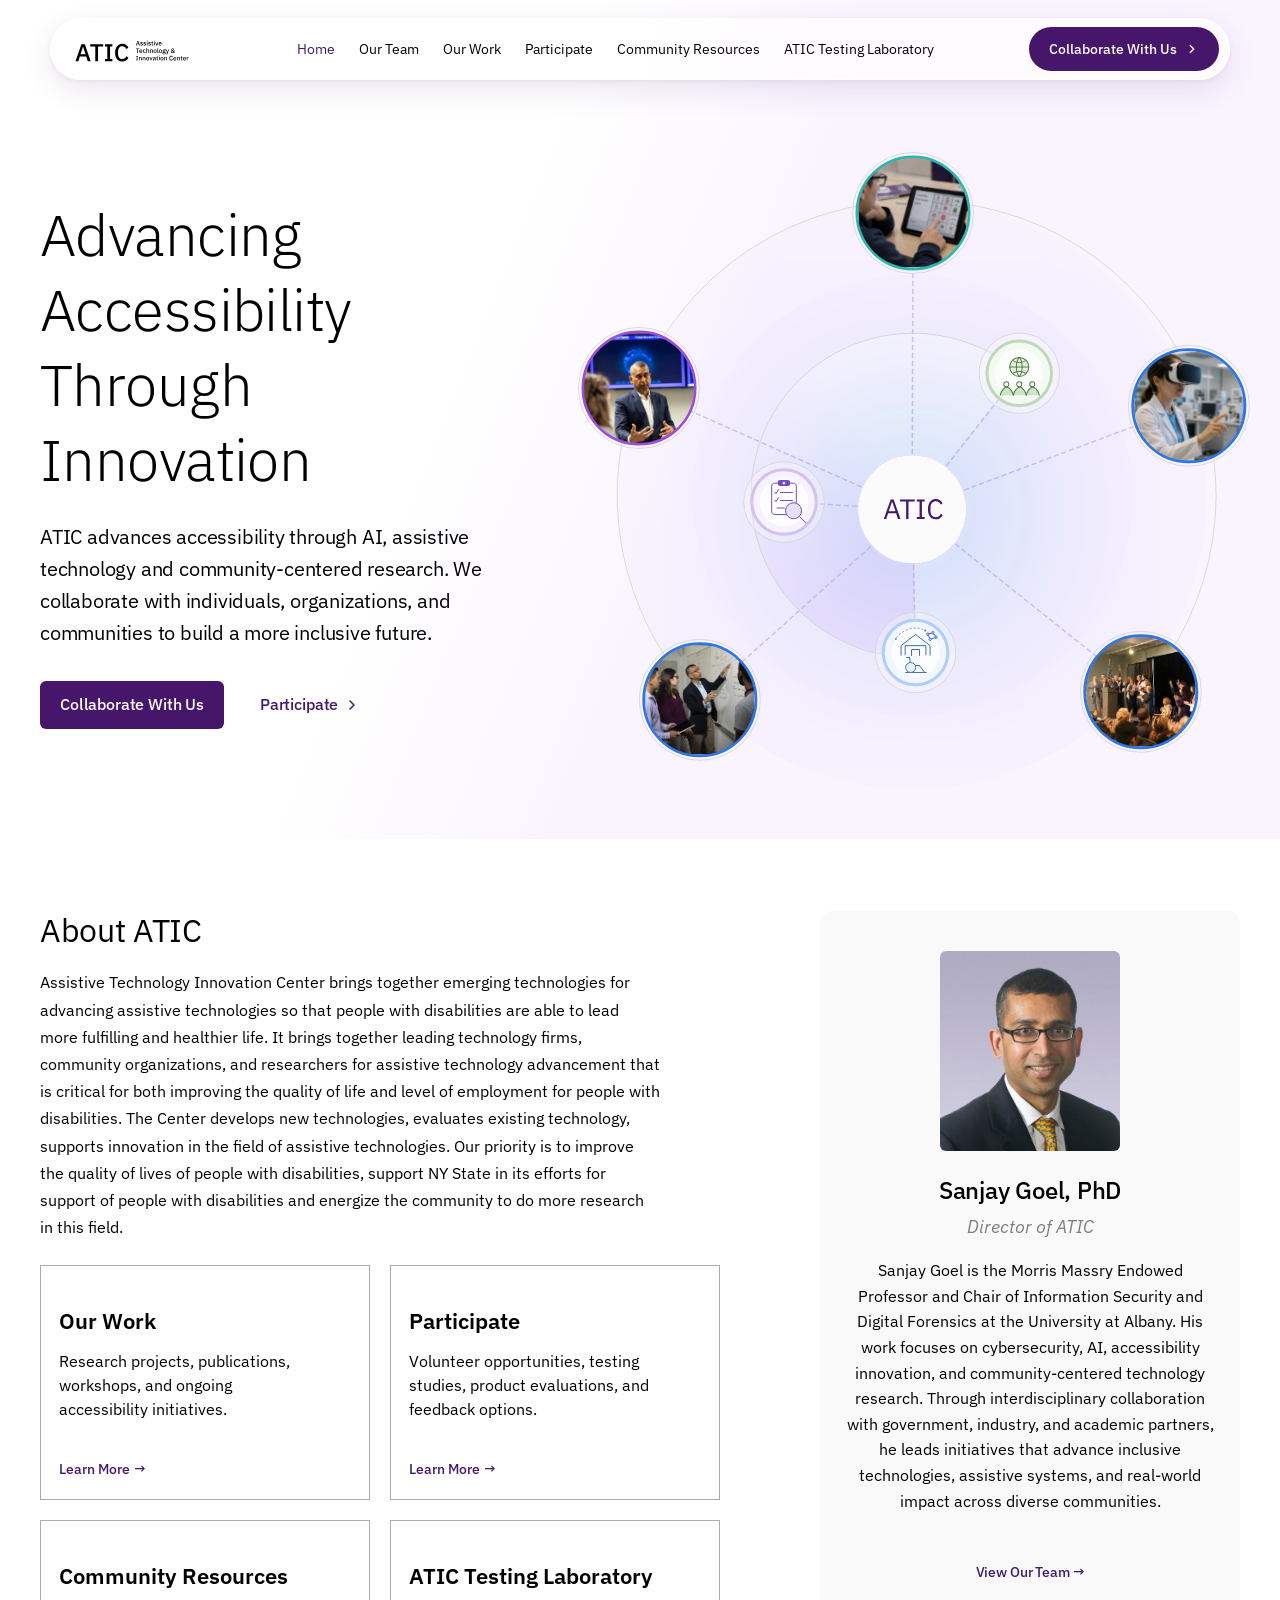
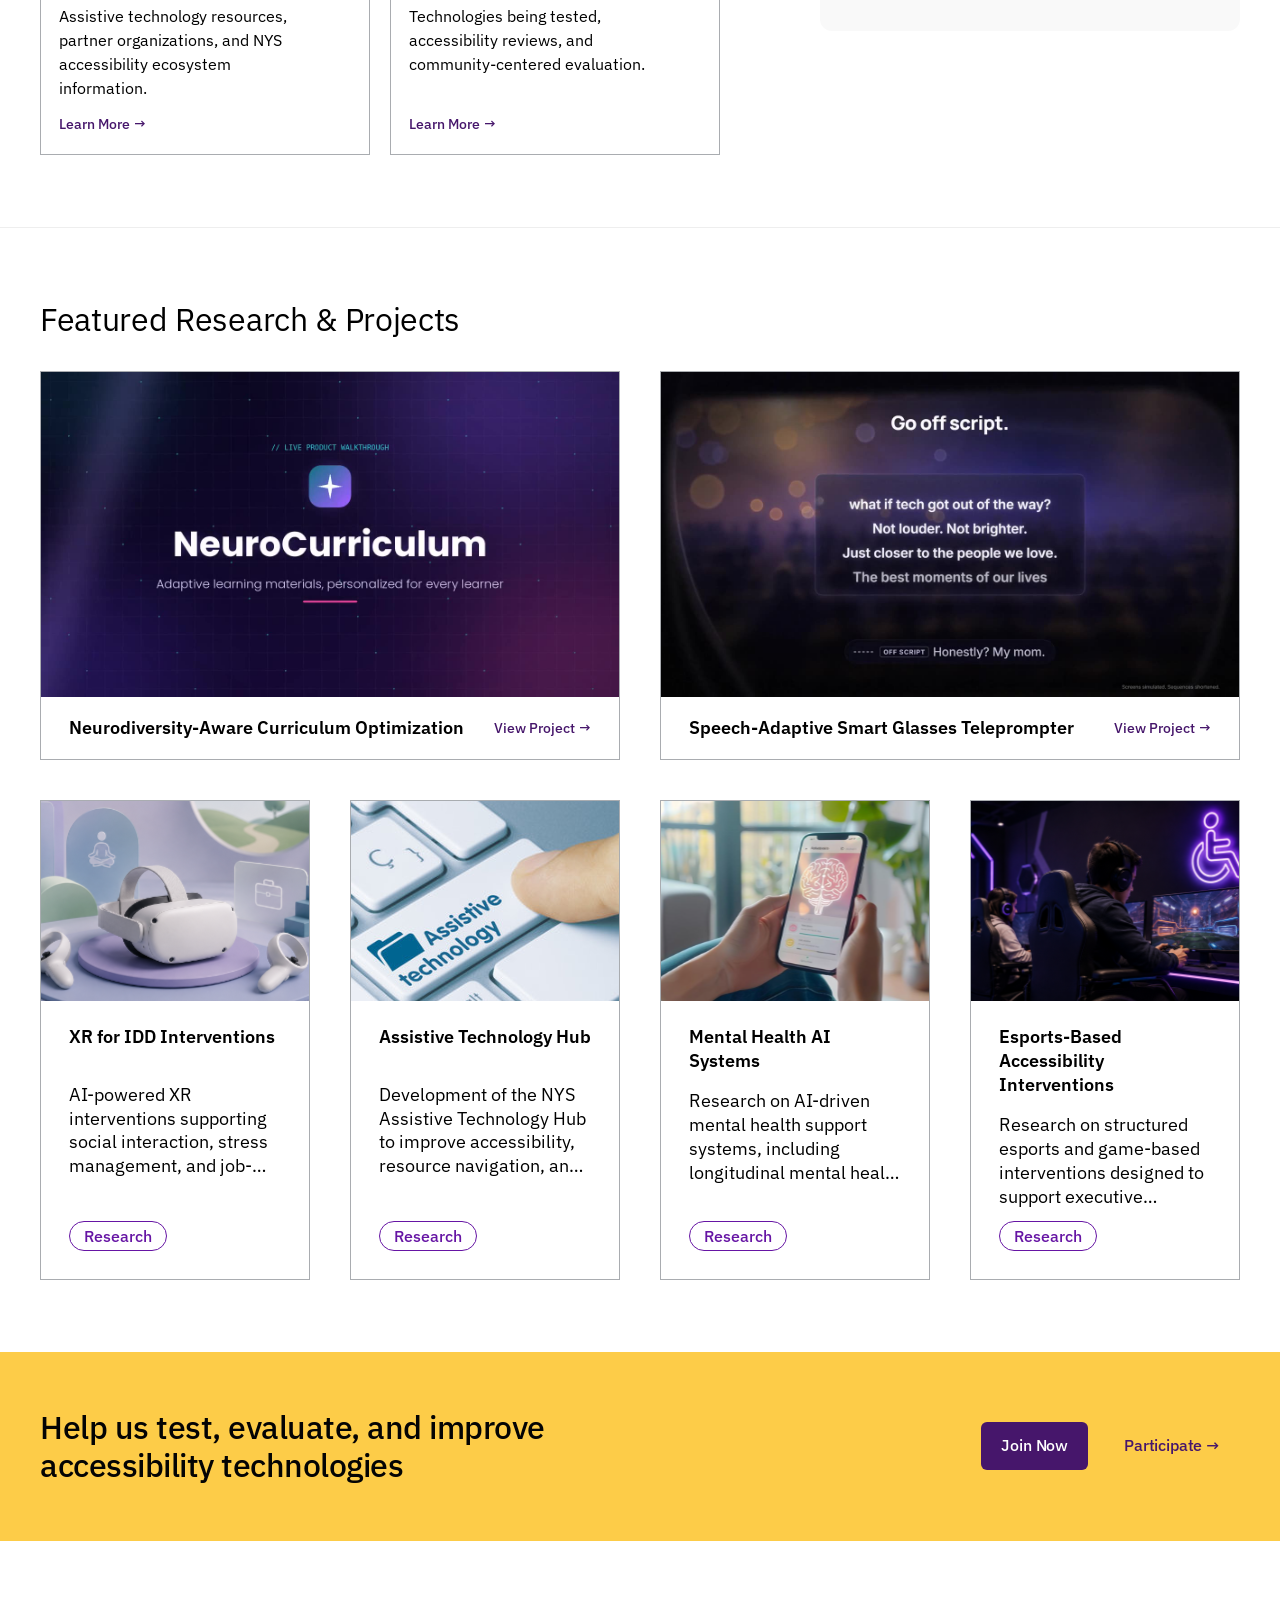
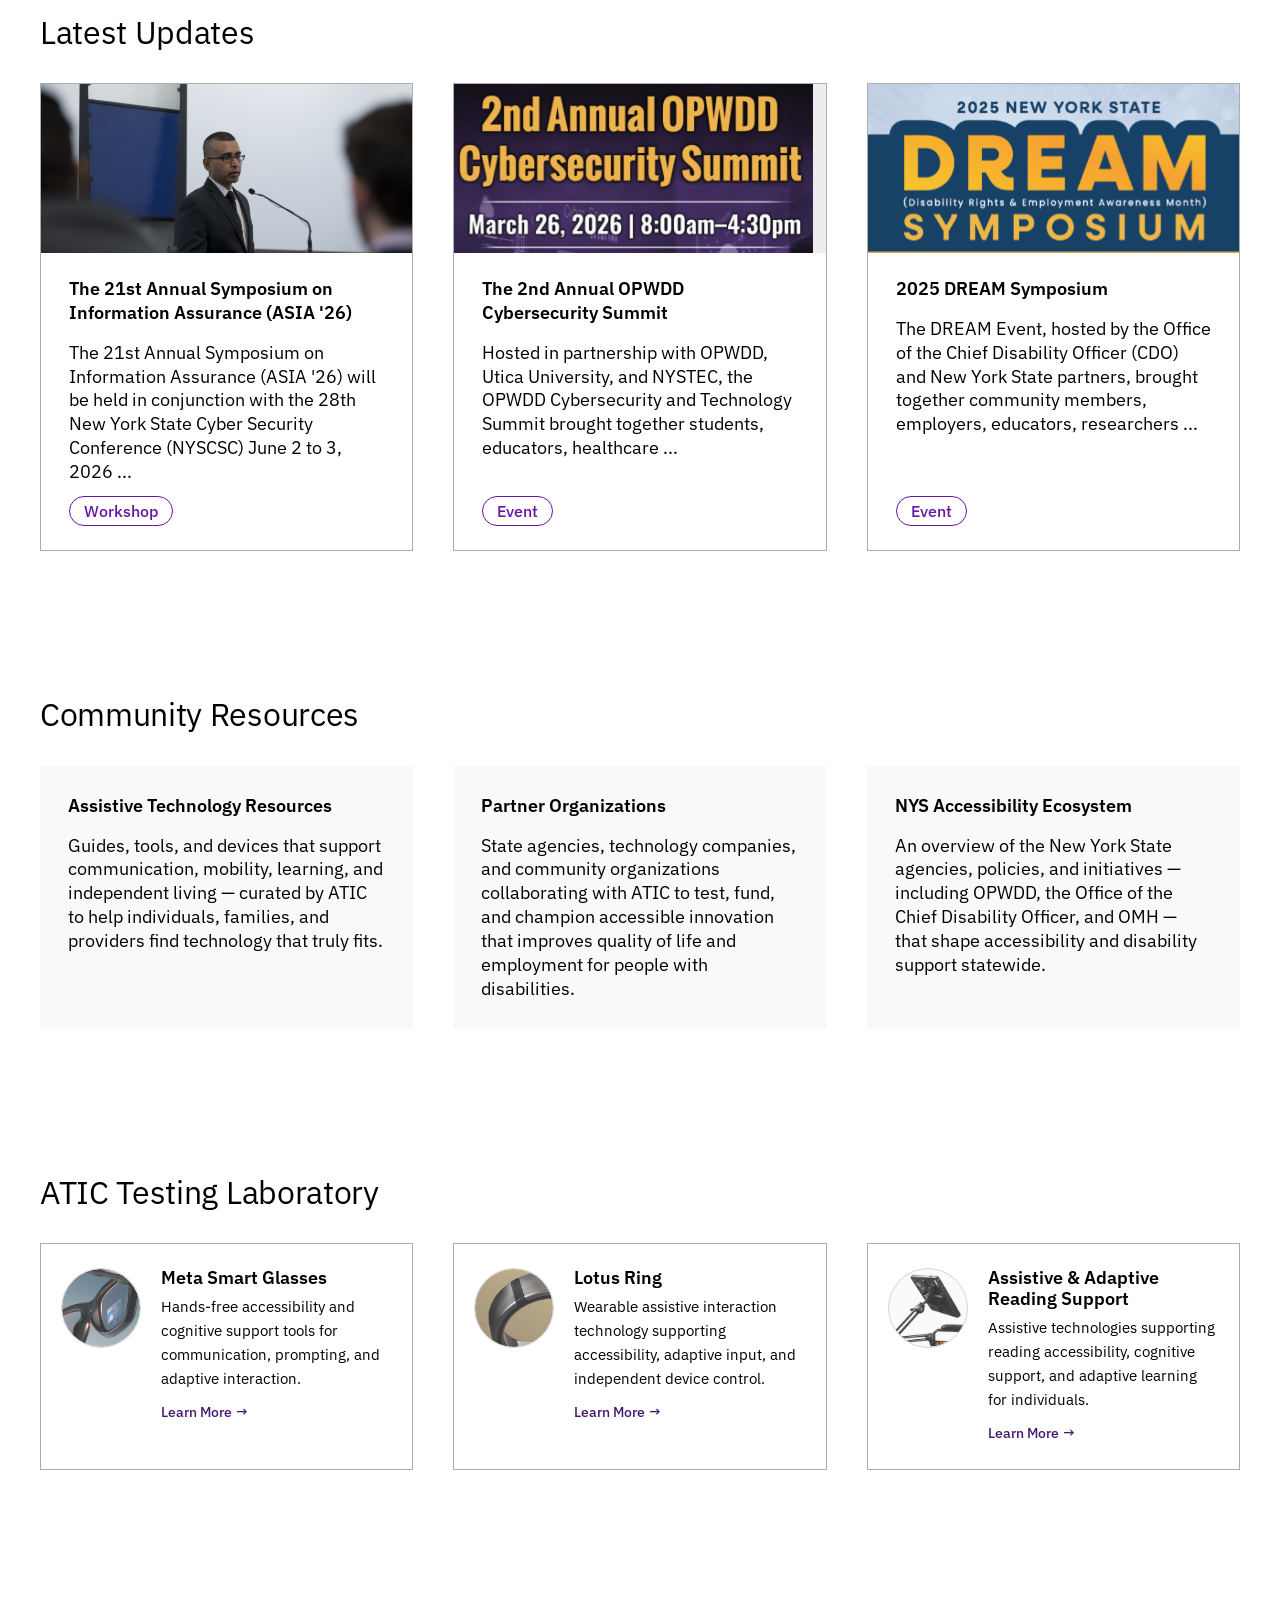
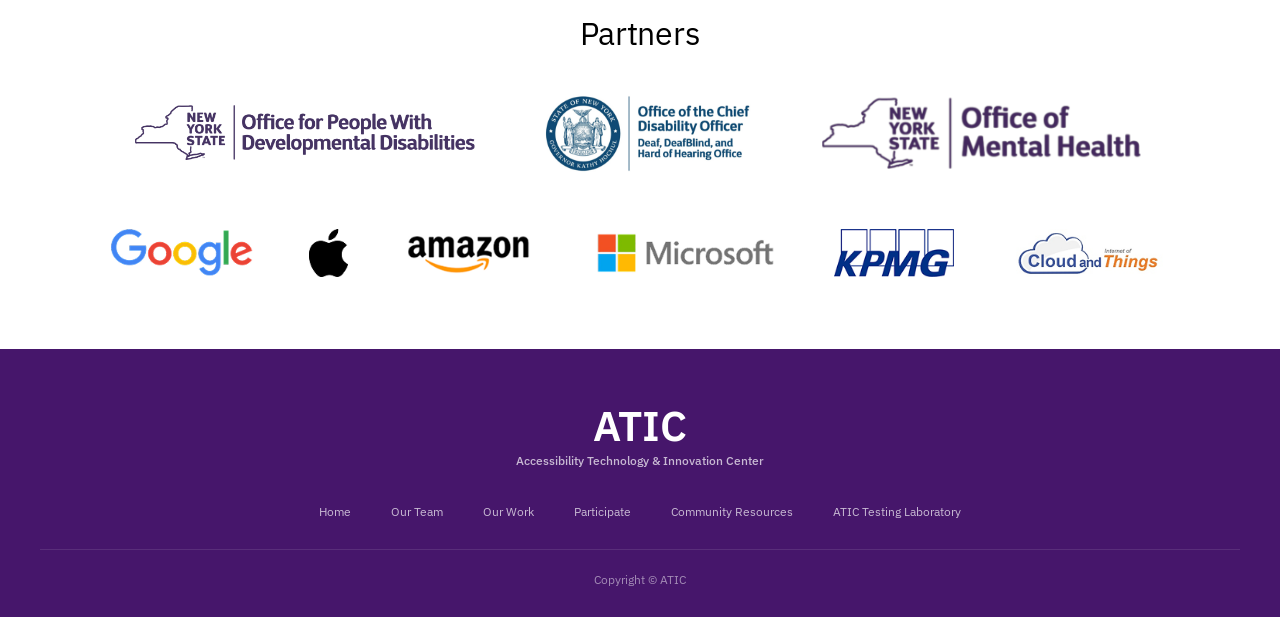
==== commit d9575a35: "connect with the youtube video" ====
--- a/index.html
+++ b/index.html
@@ -225,40 +225,68 @@
     <div class="section-header">
       <h2 class="h-section">Featured Research &amp; Projects</h2>
     </div>
+    <!-- Featured videos: self-hosted, muted autoplay loop (files in assets/videos) -->
+    <div class="video-grid">
+      <figure class="v-card">
+        <a class="v-frame" href="https://youtu.be/12F0Cmocm2Q" target="_blank" rel="noopener" aria-label="Watch Neurodiversity-Aware Curriculum Optimization on YouTube (opens in a new tab)">
+          <video src="assets/videos/neurocurriculum-web.mp4" poster="assets/videos/neurocurriculum-web-poster.jpg" autoplay muted loop playsinline preload="metadata"
+                 aria-hidden="true"></video>
+          <span class="v-yt">Watch on YouTube</span>
+        </a>
+        <figcaption class="v-body">
+          <p class="h-card">Neurodiversity-Aware Curriculum Optimization</p>
+          <a href="project-neurodiversity-curriculum.html" class="link-btn">View Project</a>
+        </figcaption>
+      </figure>
+
+      <figure class="v-card">
+        <a class="v-frame" href="https://youtu.be/S6MFkrbCr68" target="_blank" rel="noopener" aria-label="Watch Speech-Adaptive Smart Glasses Teleprompter on YouTube (opens in a new tab)">
+          <video src="assets/videos/smart-glasses-web.mp4" poster="assets/videos/smart-glasses-web-poster.jpg" autoplay muted loop playsinline preload="metadata"
+                 aria-hidden="true"></video>
+          <span class="v-yt">Watch on YouTube</span>
+        </a>
+        <figcaption class="v-body">
+          <p class="h-card">Speech-Adaptive Smart Glasses Teleprompter</p>
+          <a href="project-smart-glasses.html" class="link-btn">View Project</a>
+        </figcaption>
+      </figure>
+    </div>
+
+    <!-- Other projects (not covered by the videos above) -->
     <div class="research-grid">
 
-      <div class="r-card">
-        <div class="r-img"><img src="assets/images/image 80.svg" alt=""></div>
-        <div class="r-body">
-          <p class="h-card">Neurodiverse AI Systems</p>
-          <p>Lorem ipsum dolor sit amet consectetur. Sociis purus pretium praesent enim ultrices. Consectetur mag ...</p>
-          <span class="tag tag-research" style="align-self:flex-start;margin-top:auto;">Research</span>
-        </div>
-      </div>
-
-      <div class="r-card">
+      <a class="r-card" href="project-xr-idd.html">
         <div class="r-img"><img src="assets/images/image 81.svg" alt=""></div>
         <div class="r-body">
           <p class="h-card">XR for IDD Interventions</p>
-          <p>Lorem ipsum dolor sit amet consectetur. Sociis purus pretium praesent enim ultrices. Consectetur mag ...</p>
+          <p>AI-powered XR interventions supporting social interaction, stress management, and job-readiness training for individuals with IDD.</p>
           <span class="tag tag-research" style="align-self:flex-start;margin-top:auto;">Research</span>
         </div>
-      </div>
-
-      <div class="r-card">
+      </a>
+
+      <a class="r-card" href="project-at-hub.html">
+        <div class="r-img"><img src="assets/images/image 88.svg" alt=""></div>
+        <div class="r-body">
+          <p class="h-card">Assistive Technology Hub</p>
+          <p>Development of the NYS Assistive Technology Hub to improve accessibility, resource navigation, and community access to assistive technology services, organizations, and support systems across New York State.</p>
+          <span class="tag tag-research" style="align-self:flex-start;margin-top:auto;">Research</span>
+        </div>
+      </a>
+
+      <a class="r-card" href="project-mental-health-ai.html">
         <div class="r-img"><img src="assets/images/image 87.svg" alt=""></div>
         <div class="r-body">
-          <p class="h-card">Mental Health AI</p>
-          <p>Lorem ipsum dolor sit amet consectetur. Sociis purus pretium praesent enim ultrices. Consectetur mag ...</p>
+          <p class="h-card">Mental Health AI Systems</p>
+          <p>Research on AI-driven mental health support systems, including longitudinal mental health tracking, explainable depression and PTSD detection, safety-aware AI architectures, and clinically grounded multimodal AI technologies.</p>
           <span class="tag tag-research" style="align-self:flex-start;margin-top:auto;">Research</span>
         </div>
-      </div>
+      </a>
 
       <div class="r-card">
         <div class="r-img"><img src="assets/images/image 86.svg" alt=""></div>
         <div class="r-body">
-          <p class="h-card">Esports Accessibility</p>
-          <p>Lorem ipsum dolor sit amet consectetur. Sociis purus pretium praesent enim ultrices. Consectetur mag ...</p>
+          <p class="h-card">Esports-Based Accessibility Interventions</p>
+          <p>Research on structured esports and game-based interventions designed to support executive functioning, social interaction, accessibility, teamwork, and cognitive skill development for neurodiverse and disability communities.</p>
           <span class="tag tag-research" style="align-self:flex-start;margin-top:auto;">Research</span>
         </div>
       </div>
--- a/css/styles.css
+++ b/css/styles.css
@@ -417,9 +417,22 @@
 
 /* 4-col grid */
 .research-grid{display:grid;grid-template-columns:repeat(4,1fr);gap:40px}
+/* Featured videos (2-col, YouTube embeds) */
+.video-grid{display:grid;grid-template-columns:repeat(2,1fr);gap:40px;margin-bottom:40px}
+.v-card{margin:0;border:1px solid var(--border);display:flex;flex-direction:column}
+.v-frame{display:block;position:relative;aspect-ratio:16/9;background:#000}
+.v-frame:focus-visible{outline:2px solid var(--purple);outline-offset:3px}
+.v-yt{position:absolute;right:16px;bottom:16px;padding:8px 14px;border-radius:999px;background:rgba(0,0,0,.72);color:#fff;font-size:.875rem;font-weight:600;opacity:0;transition:opacity .2s}
+.v-frame:hover .v-yt,.v-frame:focus-visible .v-yt{opacity:1}
+@media(hover:none){.v-yt{opacity:1}}
+.v-frame video{width:100%;height:100%;display:block;object-fit:cover}
+.v-body{padding:20px 28px;display:flex;align-items:center;justify-content:space-between;gap:16px;flex-wrap:wrap}
+.v-body .h-card{font-size:1.125rem;margin:0}
 /* Card: border: 1px solid #A9ACB0 (from Figma) */
 .r-card{border:1px solid var(--border);display:flex;flex-direction:column;transition:var(--ease)}
 .r-card:hover{box-shadow:var(--shadow);transform:translateY(-2px)}
+a.r-card{color:inherit;text-decoration:none}
+a.r-card:focus-visible{outline:2px solid var(--purple);outline-offset:3px}
 /* Image area (from Figma: background: #EDEDED, height ~200px) */
 .r-img{height:200px;background:var(--ededed);overflow:hidden;position:relative;flex-shrink:0}
 .r-img img{width:100%;height:100%;object-fit:cover}
@@ -432,6 +445,9 @@
 .r-body{padding:24px 28px 28px;display:flex;flex-direction:column;gap:12px;flex:1}
 .r-body .h-card{margin-bottom:4px}
 .r-body p{font-size:1.125rem;line-height:1.33}
+/* Featured cards: cut descriptions to 4 lines so every card lines up */
+.research-grid .r-body p:not(.h-card){display:-webkit-box;-webkit-box-orient:vertical;-webkit-line-clamp:4;line-clamp:4;overflow:hidden}
+.research-grid .r-body .h-card{min-height:2.3em} /* room for 2-line titles */
 
 /* ================================================================
    CTA BANNER  (from Figma: background:#FDCC48, dark text)
@@ -608,7 +624,10 @@
   border-bottom:1px solid #eee;
   margin-bottom:40px;
   overflow-x:auto;
-}
+  scrollbar-width:none;
+  -ms-overflow-style:none;
+}
+.tabs-bar::-webkit-scrollbar{display:none}
 .tab-btn{
   padding:20px 0;
   font-size:.875rem;font-weight:400;
@@ -645,8 +664,8 @@
 .pub-item{padding:18px 20px;border:1px solid var(--border);transition:var(--ease)}
 .pub-item:hover{border-color:var(--purple)}
 .pub-item p{font-size:.9375rem;color:var(--text);margin-bottom:10px;line-height:1.65}
-.pub-tags{display:flex;gap:8px;flex-wrap:wrap}
-.tag-pdf{background:#FEE2E2;color:#DC2626;padding:3px 10px;border-radius:4px;font-size:.75rem;font-weight:700}
+.pub-tags{display:flex;align-items:center;gap:8px;flex-wrap:wrap}
+.tag-pdf{display:inline-flex;align-items:center;justify-content:center;background:#FEE2E2;color:#DC2626;padding:2px 14px;border-radius:16px;font-size:1rem;font-weight:700;line-height:1.5}
 .pagination-bar{text-align:center;margin-top:24px;font-size:.875rem;color:var(--text-muted)}
 .load-more{display:block;margin:16px auto 0;padding:9px 32px;border:1px solid var(--border);border-radius:var(--r-sm);font-size:.875rem;font-weight:500;color:var(--text-muted);transition:var(--ease)}
 .load-more:hover{border-color:var(--purple);color:var(--purple)}
@@ -780,6 +799,7 @@
   section{padding:52px 0}
   .container{padding:0 20px}
   .research-grid{grid-template-columns:1fr}
+  .video-grid{grid-template-columns:1fr}
   .updates-grid{grid-template-columns:1fr}
   .comm-grid{grid-template-columns:1fr}
   .lab-grid{grid-template-columns:1fr}
